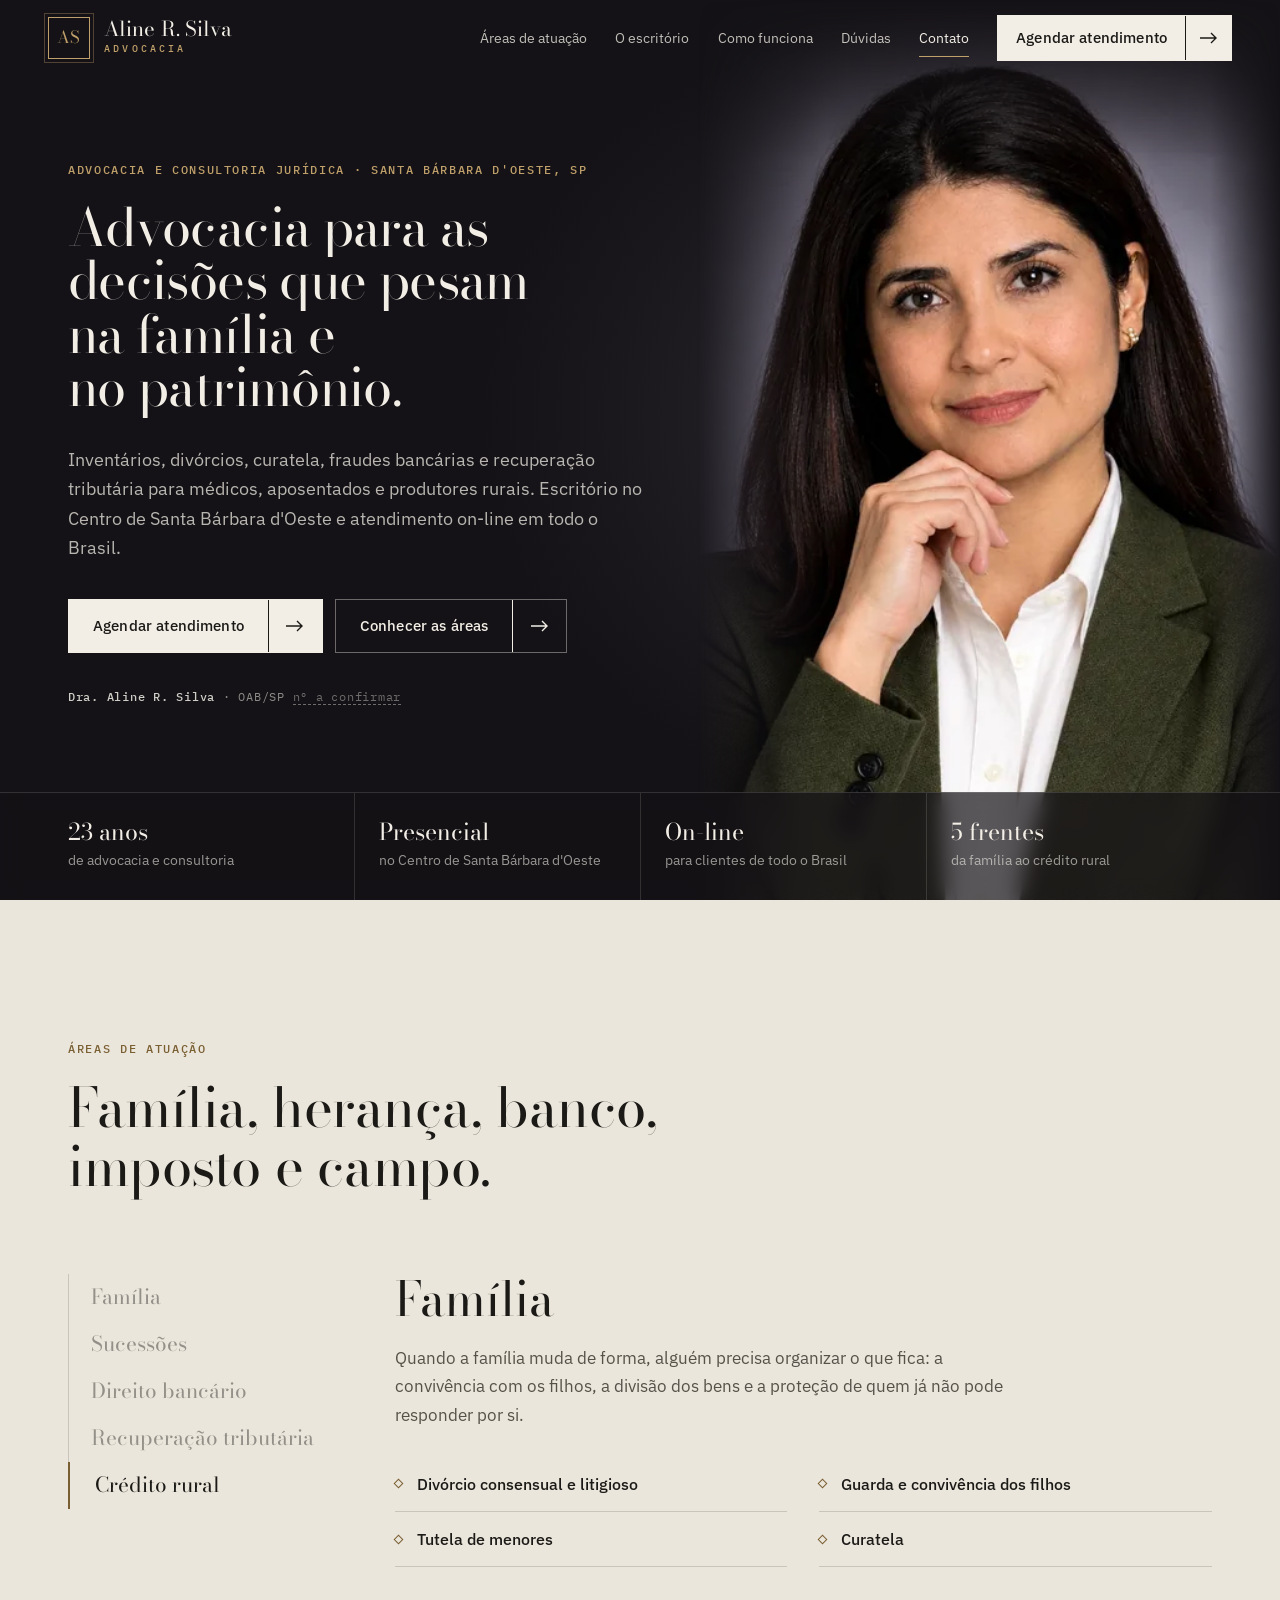
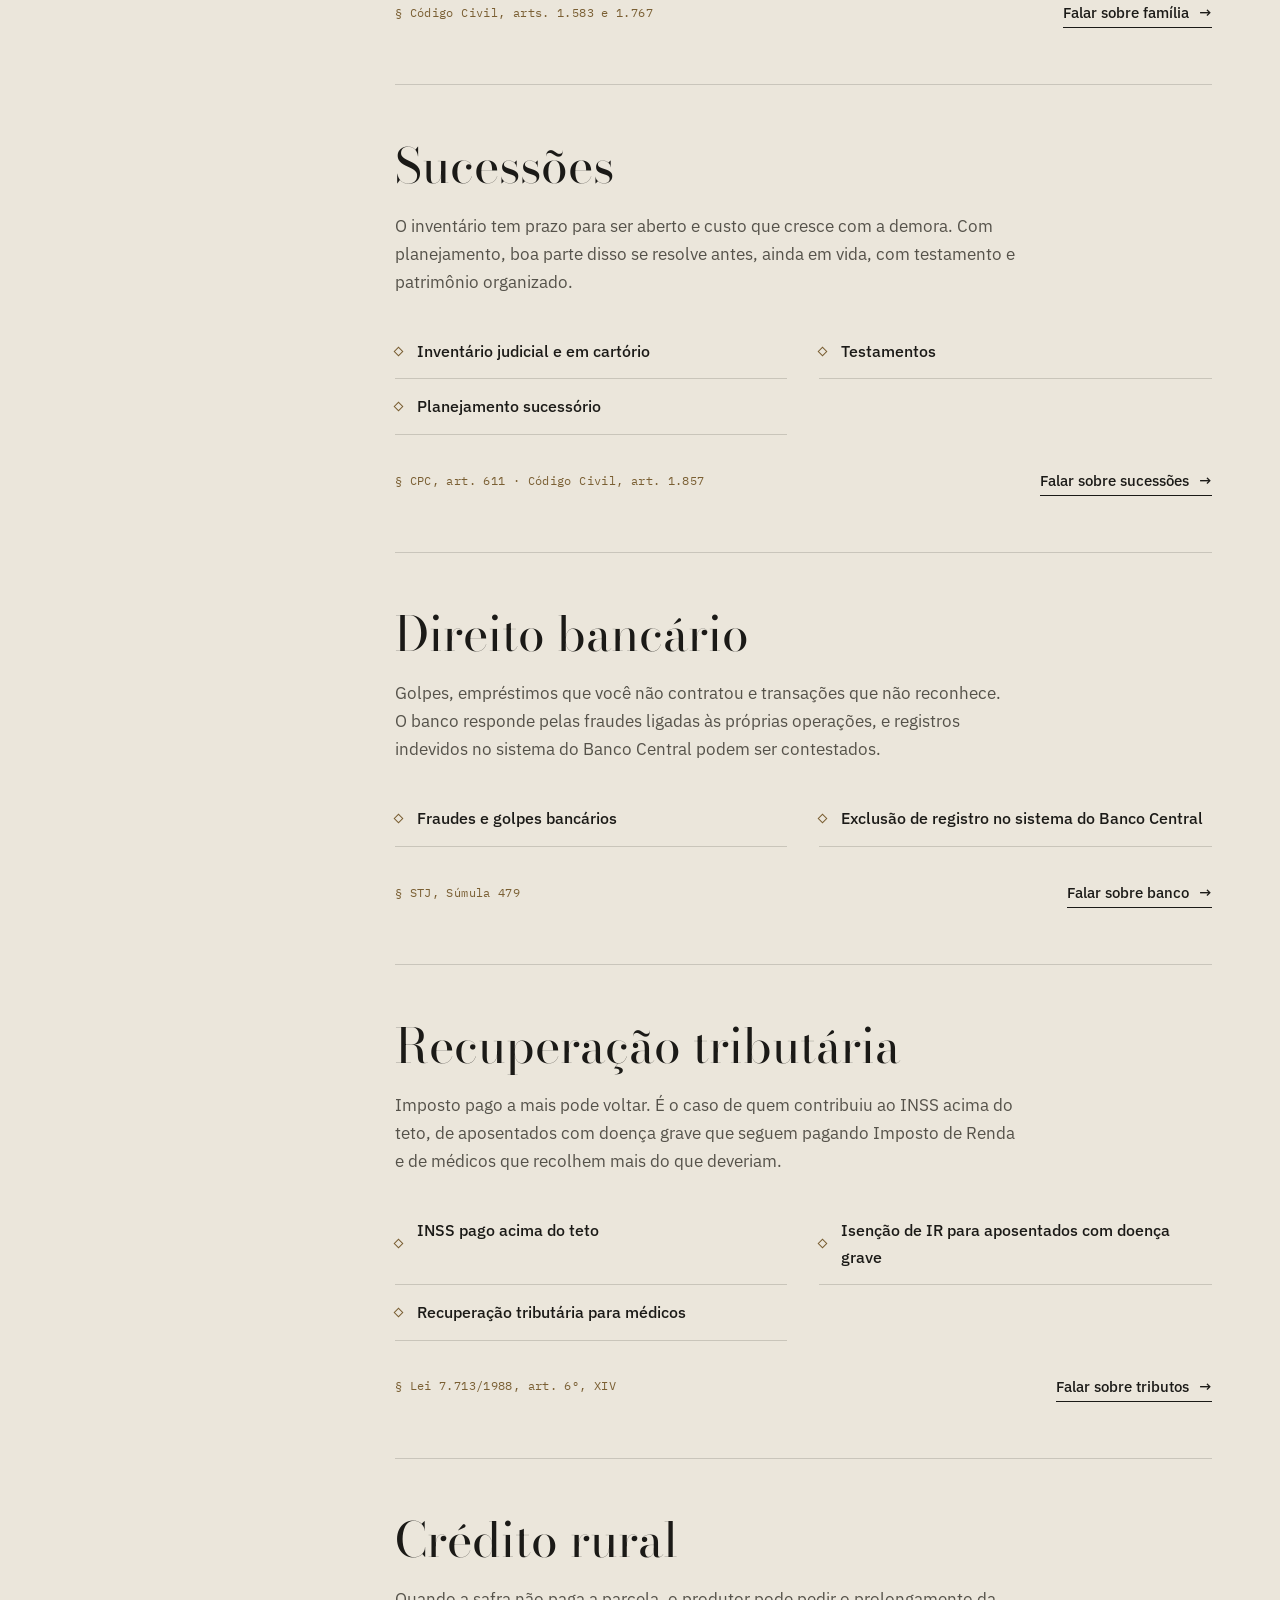
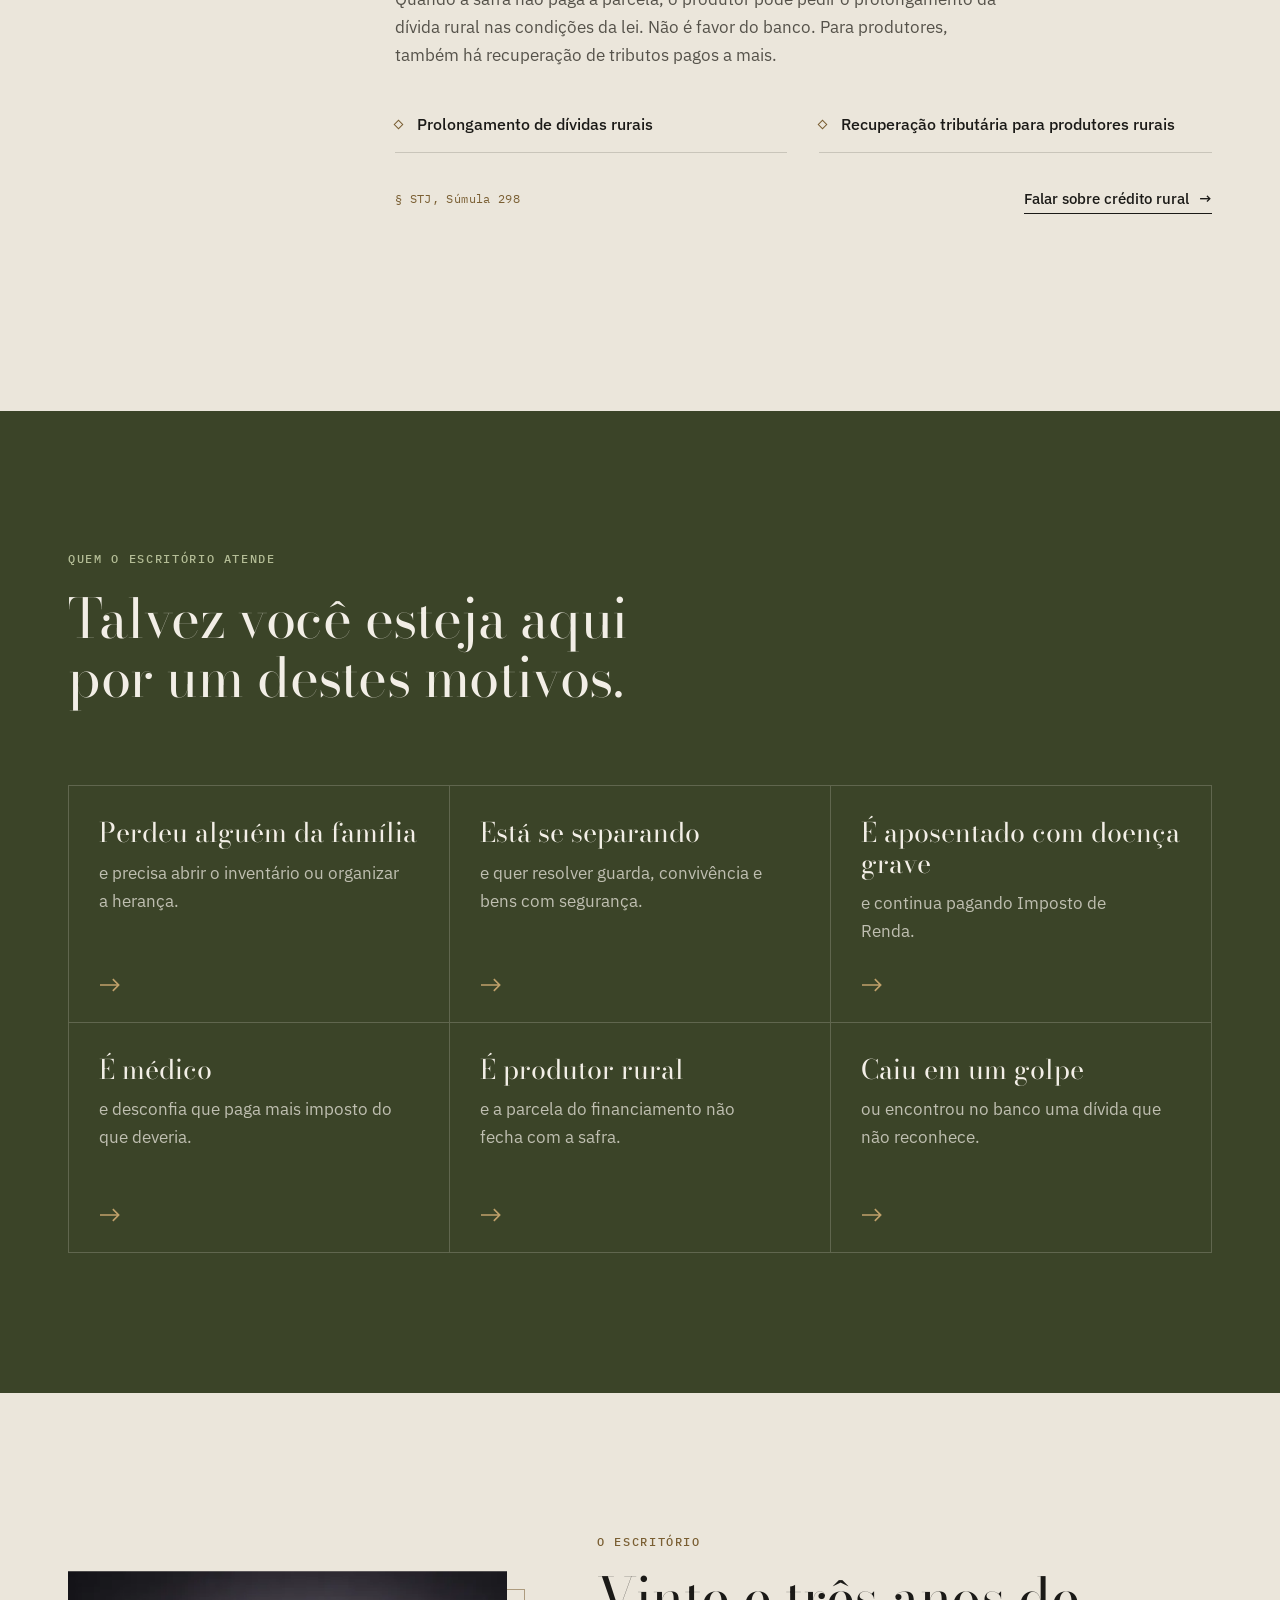
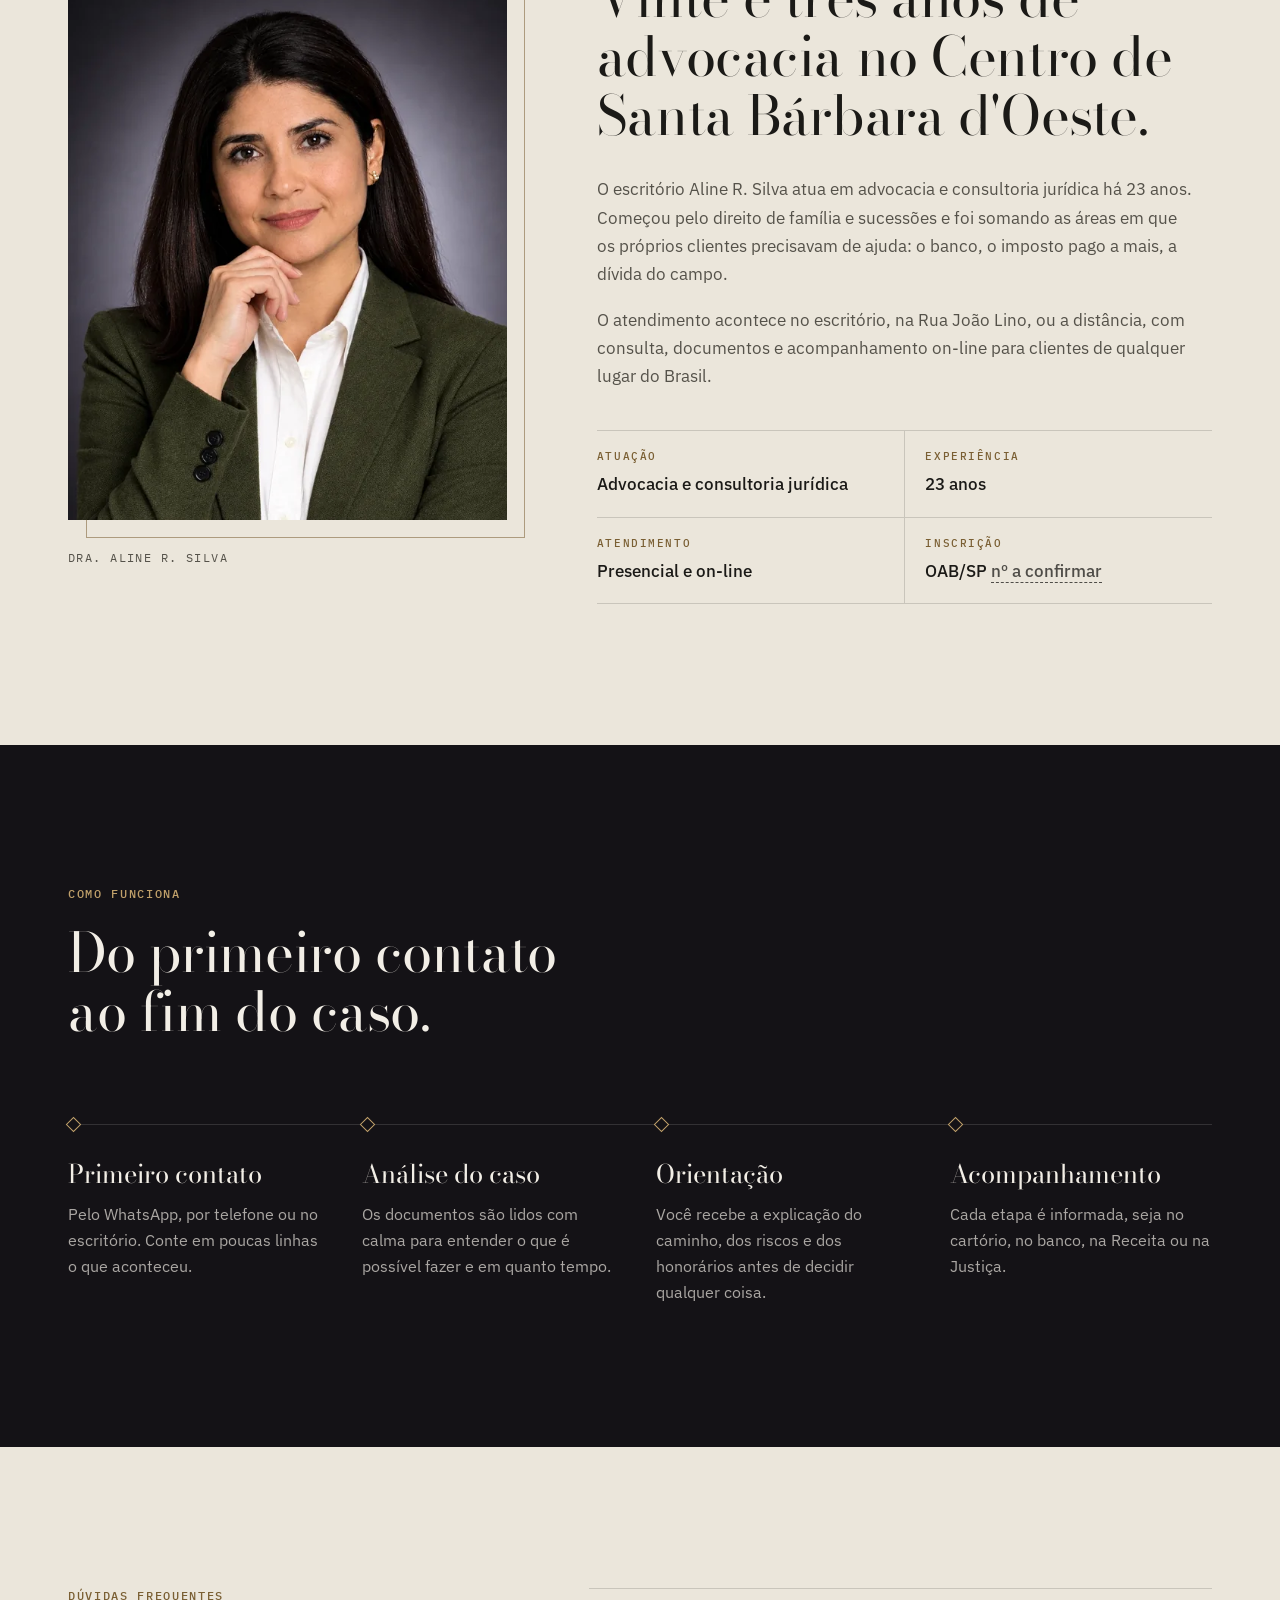
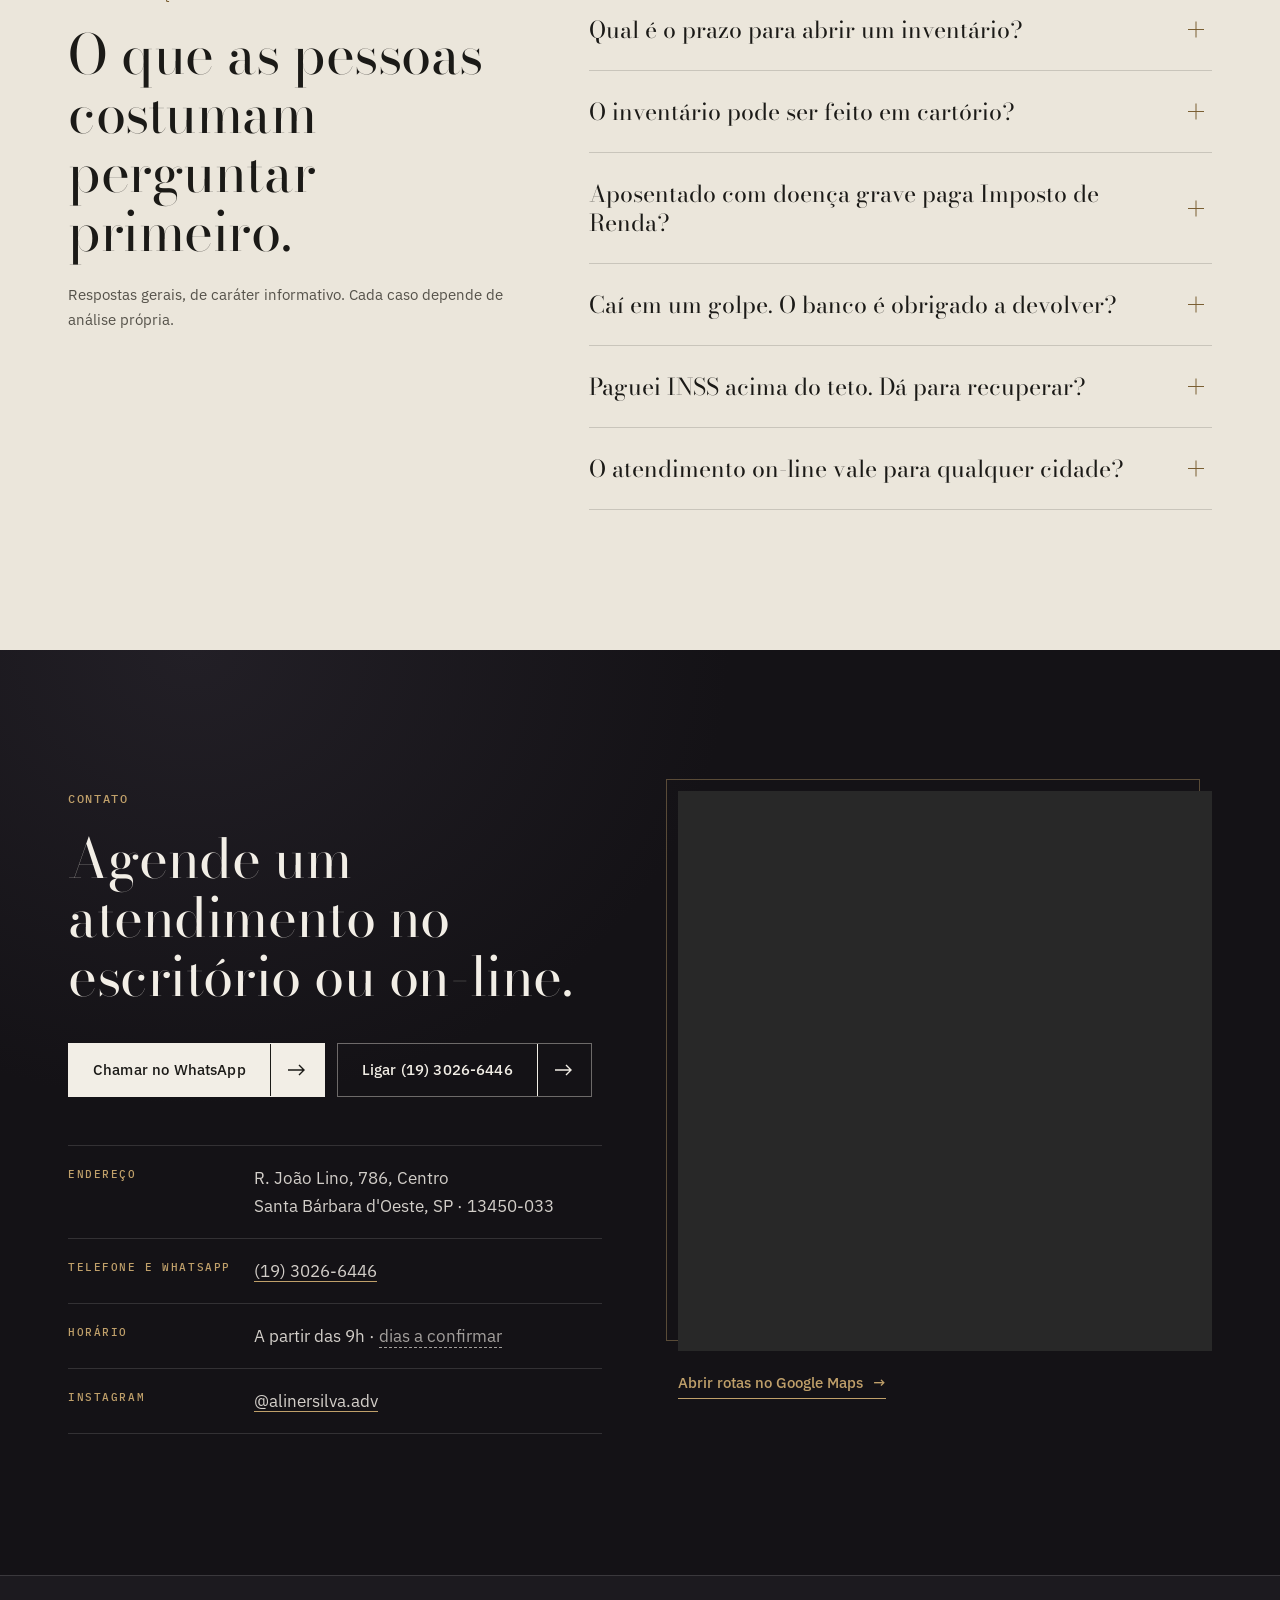
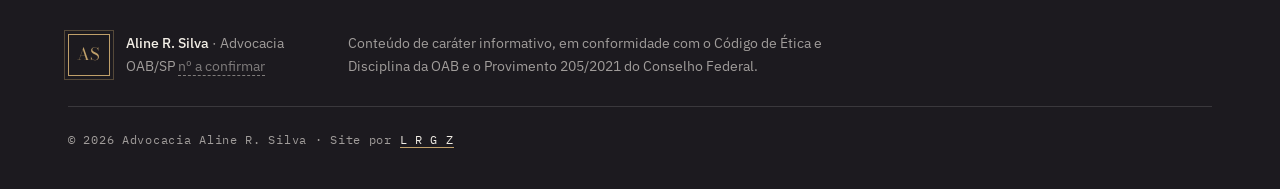
==== index.html @ 39bc1972 "Site da Advocacia Aline R. Silva: apresentação inicial Co-Authored-By: Claude Opus 5.5 <noreply@anth" ====
<!doctype html>
<html lang="pt-BR">
<head>
<meta charset="utf-8">
<meta name="viewport" content="width=device-width, initial-scale=1, viewport-fit=cover">
<title>Aline R. Silva · Advocacia em Santa Bárbara d'Oeste</title>
<meta name="description" content="Advocacia e consultoria jurídica há 23 anos: família, sucessões, direito bancário, recuperação tributária e crédito rural. Escritório em Santa Bárbara d'Oeste (SP) e atendimento on-line em todo o Brasil.">
<meta name="robots" content="noindex, nofollow">
<meta name="theme-color" content="#141216">
<meta property="og:type" content="website">
<meta property="og:locale" content="pt_BR">
<meta property="og:title" content="Aline R. Silva · Advocacia">
<meta property="og:description" content="Família, sucessões, direito bancário e tributário. Santa Bárbara d'Oeste (SP) e on-line em todo o Brasil.">
<meta property="og:image" content="https://azeugral.github.io/aline-silva/og-aline.jpg">
<meta property="og:image:width" content="1200">
<meta property="og:image:height" content="630">
<link rel="icon" href="favicon.ico" sizes="any">
<link rel="icon" href="favicon-32.png" type="image/png">
<link rel="apple-touch-icon" href="icone-180.png">
<link rel="preconnect" href="https://fonts.googleapis.com">
<link rel="preconnect" href="https://fonts.gstatic.com" crossorigin>
<link href="https://fonts.googleapis.com/css2?family=Bodoni+Moda:ital,opsz,wght@0,6..96,400..600;1,6..96,400..500&family=IBM+Plex+Mono:wght@400;500&family=IBM+Plex+Sans:wght@400;500;600&display=swap" rel="stylesheet">
<link rel="preload" as="image" href="assets/img/aline-720.webp" media="(max-width: 900px)">
<link rel="preload" as="image" href="assets/img/aline-1200.webp" media="(min-width: 901px)">
<link rel="stylesheet" href="assets/css/site.css?v=2">
<script type="application/ld+json">
{"@context":"https://schema.org","@type":"LegalService","name":"Advocacia Aline R Silva","telephone":"+55-19-3026-6446","address":{"@type":"PostalAddress","streetAddress":"R. João Lino, 786 - Centro","addressLocality":"Santa Bárbara d'Oeste","addressRegion":"SP","postalCode":"13450-033","addressCountry":"BR"},"areaServed":"BR","sameAs":["https://www.instagram.com/alinersilva.adv/"]}
</script>
</head>
<body>
<a class="pular" href="#conteudo">Pular para o conteúdo</a>

<header class="topo" data-topo>
  <div class="topo-in">
    <a class="marca" href="#inicio" aria-label="Aline R. Silva Advocacia, início">
      <span class="mono" aria-hidden="true">AS</span>
      <span class="marca-txt"><b>Aline R. Silva</b><small>Advocacia</small></span>
    </a>
    <nav class="menu" id="menu" aria-label="Principal">
      <a href="#areas">Áreas de atuação</a>
      <a href="#escritorio">O escritório</a>
      <a href="#como-funciona">Como funciona</a>
      <a href="#duvidas">Dúvidas</a>
      <a href="#contato">Contato</a>
      <a class="btn btn-claro menu-cta js-zap" href="#contato" data-msg="Olá, Dra. Aline. Vim pelo site e gostaria de agendar um atendimento."><span>Agendar atendimento</span><i aria-hidden="true"></i></a>
    </nav>
    <button class="menu-abrir" type="button" aria-expanded="false" aria-controls="menu"><span>Menu</span><i aria-hidden="true"></i></button>
  </div>
</header>

<main id="conteudo">

<!-- ABERTURA -->
<section class="abertura" id="inicio">
  <div class="abertura-foto" data-paralaxe>
    <picture>
      <source media="(max-width: 900px)" srcset="assets/img/aline-720.webp">
      <img src="assets/img/aline-1200.webp" width="1200" height="1206" alt="Dra. Aline R. Silva, advogada, de blazer verde-oliva e camisa branca" fetchpriority="high">
    </picture>
  </div>
  <div class="abertura-txt">
    <p class="sobre-linha" data-in="1">Advocacia e consultoria jurídica · Santa Bárbara d'Oeste, SP</p>
    <h1 class="titulo-xl">
      <span class="ln"><span data-in="2">Advocacia para as</span></span>
      <span class="ln"><span data-in="3">decisões que pesam</span></span>
      <span class="ln"><span data-in="4">na família e</span></span>
      <span class="ln"><span data-in="5">no patrimônio.</span></span>
    </h1>
    <p class="abertura-lead" data-in="6">Inventários, divórcios, curatela, fraudes bancárias e recuperação tributária para médicos, aposentados e produtores rurais. Escritório no Centro de Santa Bárbara d'Oeste e atendimento on-line em todo o Brasil.</p>
    <div class="acoes" data-in="7">
      <a class="btn btn-claro js-zap" href="#contato" data-msg="Olá, Dra. Aline. Vim pelo site e gostaria de agendar um atendimento."><span>Agendar atendimento</span><i aria-hidden="true"></i></a>
      <a class="btn btn-linha" href="#areas"><span>Conhecer as áreas</span><i aria-hidden="true"></i></a>
    </div>
    <p class="assina" data-in="8"><b>Dra. Aline R. Silva</b> · OAB/SP <span class="confirmar">nº a confirmar</span></p>
  </div>
  <ul class="fatos" aria-label="Em resumo">
    <li data-in="9"><b><span data-conta="23">23</span> anos</b><span>de advocacia e consultoria</span></li>
    <li data-in="10"><b>Presencial</b><span>no Centro de Santa Bárbara d'Oeste</span></li>
    <li data-in="11"><b>On-line</b><span>para clientes de todo o Brasil</span></li>
    <li data-in="12"><b>5 frentes</b><span>da família ao crédito rural</span></li>
  </ul>
</section>

<!-- ÁREAS -->
<section class="areas papel" id="areas" aria-labelledby="areas-t">
  <div class="cx">
    <header class="sec-cab" data-rv>
      <p class="sobre-linha">Áreas de atuação</p>
      <h2 class="titulo-l" id="areas-t">Família, herança, banco, imposto e campo.</h2>
    </header>

    <div class="areas-grade">
      <nav class="indice" aria-label="Áreas">
        <ol>
          <li><a href="#familia" data-alvo="familia">Família</a></li>
          <li><a href="#sucessoes" data-alvo="sucessoes">Sucessões</a></li>
          <li><a href="#bancario" data-alvo="bancario">Direito bancário</a></li>
          <li><a href="#tributario" data-alvo="tributario">Recuperação tributária</a></li>
          <li><a href="#rural" data-alvo="rural">Crédito rural</a></li>
        </ol>
        <span class="indice-marca" aria-hidden="true"></span>
      </nav>

      <div class="areas-lista">
        <article class="area" id="familia" data-area data-rv>
          <h3>Família</h3>
          <p>Quando a família muda de forma, alguém precisa organizar o que fica: a convivência com os filhos, a divisão dos bens e a proteção de quem já não pode responder por si.</p>
          <ul class="itens">
            <li>Divórcio consensual e litigioso</li>
            <li>Guarda e convivência dos filhos</li>
            <li>Tutela de menores</li>
            <li>Curatela</li>
          </ul>
          <div class="area-pe">
            <cite>Código Civil, arts. 1.583 e 1.767</cite>
            <a class="lnk js-zap" href="#contato" data-msg="Olá, Dra. Aline. Vim pelo site e gostaria de falar sobre um caso de direito de família.">Falar sobre família</a>
          </div>
        </article>

        <article class="area" id="sucessoes" data-area data-rv>
          <h3>Sucessões</h3>
          <p>O inventário tem prazo para ser aberto e custo que cresce com a demora. Com planejamento, boa parte disso se resolve antes, ainda em vida, com testamento e patrimônio organizado.</p>
          <ul class="itens">
            <li>Inventário judicial e em cartório</li>
            <li>Testamentos</li>
            <li>Planejamento sucessório</li>
          </ul>
          <div class="area-pe">
            <cite>CPC, art. 611 · Código Civil, art. 1.857</cite>
            <a class="lnk js-zap" href="#contato" data-msg="Olá, Dra. Aline. Vim pelo site e gostaria de falar sobre inventário ou planejamento sucessório.">Falar sobre sucessões</a>
          </div>
        </article>

        <article class="area" id="bancario" data-area data-rv>
          <h3>Direito bancário</h3>
          <p>Golpes, empréstimos que você não contratou e transações que não reconhece. O banco responde pelas fraudes ligadas às próprias operações, e registros indevidos no sistema do Banco Central podem ser contestados.</p>
          <ul class="itens">
            <li>Fraudes e golpes bancários</li>
            <li>Exclusão de registro no sistema do Banco Central</li>
          </ul>
          <div class="area-pe">
            <cite>STJ, Súmula 479</cite>
            <a class="lnk js-zap" href="#contato" data-msg="Olá, Dra. Aline. Vim pelo site e gostaria de falar sobre uma fraude ou problema com banco.">Falar sobre banco</a>
          </div>
        </article>

        <article class="area" id="tributario" data-area data-rv>
          <h3>Recuperação tributária</h3>
          <p>Imposto pago a mais pode voltar. É o caso de quem contribuiu ao INSS acima do teto, de aposentados com doença grave que seguem pagando Imposto de Renda e de médicos que recolhem mais do que deveriam.</p>
          <ul class="itens">
            <li>INSS pago acima do teto</li>
            <li>Isenção de IR para aposentados com doença grave</li>
            <li>Recuperação tributária para médicos</li>
          </ul>
          <div class="area-pe">
            <cite>Lei 7.713/1988, art. 6º, XIV</cite>
            <a class="lnk js-zap" href="#contato" data-msg="Olá, Dra. Aline. Vim pelo site e gostaria de falar sobre recuperação tributária.">Falar sobre tributos</a>
          </div>
        </article>

        <article class="area" id="rural" data-area data-rv>
          <h3>Crédito rural</h3>
          <p>Quando a safra não paga a parcela, o produtor pode pedir o prolongamento da dívida rural nas condições da lei. Não é favor do banco. Para produtores, também há recuperação de tributos pagos a mais.</p>
          <ul class="itens">
            <li>Prolongamento de dívidas rurais</li>
            <li>Recuperação tributária para produtores rurais</li>
          </ul>
          <div class="area-pe">
            <cite>STJ, Súmula 298</cite>
            <a class="lnk js-zap" href="#contato" data-msg="Olá, Dra. Aline. Vim pelo site e sou produtor rural. Gostaria de falar sobre minha dívida.">Falar sobre crédito rural</a>
          </div>
        </article>
      </div>
    </div>
  </div>
</section>

<!-- PARA QUEM -->
<section class="perfis oliva" aria-labelledby="perfis-t">
  <div class="cx">
    <header class="sec-cab" data-rv>
      <p class="sobre-linha">Quem o escritório atende</p>
      <h2 class="titulo-l" id="perfis-t">Talvez você esteja aqui por um destes motivos.</h2>
    </header>
    <div class="perfis-grade">
      <a class="perfil" href="#sucessoes" data-rv>
        <b>Perdeu alguém da família</b>
        <span>e precisa abrir o inventário ou organizar a herança.</span>
        <i aria-hidden="true"></i>
      </a>
      <a class="perfil" href="#familia" data-rv>
        <b>Está se separando</b>
        <span>e quer resolver guarda, convivência e bens com segurança.</span>
        <i aria-hidden="true"></i>
      </a>
      <a class="perfil" href="#tributario" data-rv>
        <b>É aposentado com doença grave</b>
        <span>e continua pagando Imposto de Renda.</span>
        <i aria-hidden="true"></i>
      </a>
      <a class="perfil" href="#tributario" data-rv>
        <b>É médico</b>
        <span>e desconfia que paga mais imposto do que deveria.</span>
        <i aria-hidden="true"></i>
      </a>
      <a class="perfil" href="#rural" data-rv>
        <b>É produtor rural</b>
        <span>e a parcela do financiamento não fecha com a safra.</span>
        <i aria-hidden="true"></i>
      </a>
      <a class="perfil" href="#bancario" data-rv>
        <b>Caiu em um golpe</b>
        <span>ou encontrou no banco uma dívida que não reconhece.</span>
        <i aria-hidden="true"></i>
      </a>
    </div>
  </div>
</section>

<!-- O ESCRITÓRIO -->
<section class="escritorio papel" id="escritorio" aria-labelledby="esc-t">
  <div class="cx esc-grade">
    <figure class="esc-foto" data-rv>
      <div class="moldura"><img src="assets/img/aline-720.webp" width="720" height="724" alt="Retrato da Dra. Aline R. Silva" loading="lazy" decoding="async"></div>
      <figcaption>Dra. Aline R. Silva</figcaption>
    </figure>
    <div class="esc-txt">
      <p class="sobre-linha" data-rv>O escritório</p>
      <h2 class="titulo-l" id="esc-t" data-rv>Vinte e três anos de advocacia no Centro de Santa Bárbara d'Oeste.</h2>
      <p data-rv>O escritório Aline R. Silva atua em advocacia e consultoria jurídica há 23 anos. Começou pelo direito de família e sucessões e foi somando as áreas em que os próprios clientes precisavam de ajuda: o banco, o imposto pago a mais, a dívida do campo.</p>
      <p data-rv>O atendimento acontece no escritório, na Rua João Lino, ou a distância, com consulta, documentos e acompanhamento on-line para clientes de qualquer lugar do Brasil.</p>
      <dl class="dados" data-rv>
        <div><dt>Atuação</dt><dd>Advocacia e consultoria jurídica</dd></div>
        <div><dt>Experiência</dt><dd>23 anos</dd></div>
        <div><dt>Atendimento</dt><dd>Presencial e on-line</dd></div>
        <div><dt>Inscrição</dt><dd>OAB/SP <span class="confirmar">nº a confirmar</span></dd></div>
      </dl>
    </div>
  </div>
</section>

<!-- COMO FUNCIONA -->
<section class="processo escuro" id="como-funciona" aria-labelledby="proc-t">
  <div class="cx">
    <header class="sec-cab" data-rv>
      <p class="sobre-linha">Como funciona</p>
      <h2 class="titulo-l" id="proc-t">Do primeiro contato ao fim do caso.</h2>
    </header>
    <ol class="etapas" data-etapas>
      <li data-rv>
        <h3>Primeiro contato</h3>
        <p>Pelo WhatsApp, por telefone ou no escritório. Conte em poucas linhas o que aconteceu.</p>
      </li>
      <li data-rv>
        <h3>Análise do caso</h3>
        <p>Os documentos são lidos com calma para entender o que é possível fazer e em quanto tempo.</p>
      </li>
      <li data-rv>
        <h3>Orientação</h3>
        <p>Você recebe a explicação do caminho, dos riscos e dos honorários antes de decidir qualquer coisa.</p>
      </li>
      <li data-rv>
        <h3>Acompanhamento</h3>
        <p>Cada etapa é informada, seja no cartório, no banco, na Receita ou na Justiça.</p>
      </li>
    </ol>
  </div>
</section>

<!-- DÚVIDAS -->
<section class="duvidas papel" id="duvidas" aria-labelledby="duv-t">
  <div class="cx duv-grade">
    <header class="sec-cab" data-rv>
      <p class="sobre-linha">Dúvidas frequentes</p>
      <h2 class="titulo-l" id="duv-t">O que as pessoas costumam perguntar primeiro.</h2>
      <p class="sec-nota">Respostas gerais, de caráter informativo. Cada caso depende de análise própria.</p>
    </header>
    <div class="faq" data-faq>
      <details data-rv>
        <summary>Qual é o prazo para abrir um inventário?</summary>
        <div class="faq-r"><div><p>O Código de Processo Civil prevê dois meses a partir do falecimento (art. 611). Em São Paulo, o atraso gera multa sobre o ITCMD, o imposto da herança, e ela aumenta com o tempo.</p></div></div>
      </details>
      <details data-rv>
        <summary>O inventário pode ser feito em cartório?</summary>
        <div class="faq-r"><div><p>Pode, quando os herdeiros estão de acordo e o caso cumpre os requisitos da lei. Costuma ser bem mais rápido que o judicial. Nos dois caminhos, a presença de advogado é obrigatória.</p></div></div>
      </details>
      <details data-rv>
        <summary>Aposentado com doença grave paga Imposto de Renda?</summary>
        <div class="faq-r"><div><p>A aposentadoria de quem tem uma das doenças previstas em lei, como cardiopatia grave, neoplasia maligna e Parkinson, é isenta (Lei 7.713/1988). Em muitos casos também é possível pedir de volta o que foi descontado nos últimos cinco anos.</p></div></div>
      </details>
      <details data-rv>
        <summary>Caí em um golpe. O banco é obrigado a devolver?</summary>
        <div class="faq-r"><div><p>Depende de como a fraude aconteceu. Pela Súmula 479 do STJ, o banco responde pelas fraudes ligadas às próprias operações. O caso precisa ser analisado com extratos, mensagens e registros em mãos.</p></div></div>
      </details>
      <details data-rv>
        <summary>Paguei INSS acima do teto. Dá para recuperar?</summary>
        <div class="faq-r"><div><p>Quem tem mais de uma fonte de renda e contribuiu sobre valores acima do teto pode pedir a restituição do excedente, dentro do prazo de cinco anos.</p></div></div>
      </details>
      <details data-rv>
        <summary>O atendimento on-line vale para qualquer cidade?</summary>
        <div class="faq-r"><div><p>Vale. A consulta, o envio de documentos e o acompanhamento podem ser feitos a distância, para clientes de todo o Brasil.</p></div></div>
      </details>
    </div>
  </div>
</section>

<!-- CONTATO -->
<section class="contato escuro" id="contato" aria-labelledby="cont-t">
  <div class="cx cont-grade">
    <div class="cont-txt">
      <p class="sobre-linha" data-rv>Contato</p>
      <h2 class="titulo-l" id="cont-t" data-rv>Agende um atendimento no escritório ou on-line.</h2>
      <div class="acoes" data-rv>
        <a class="btn btn-claro js-zap" href="https://wa.me/551930266446" data-msg="Olá, Dra. Aline. Vim pelo site e gostaria de agendar um atendimento."><span>Chamar no WhatsApp</span><i aria-hidden="true"></i></a>
        <a class="btn btn-linha" href="tel:+551930266446"><span>Ligar (19) 3026-6446</span><i aria-hidden="true"></i></a>
      </div>
      <dl class="cont-dados" data-rv>
        <div><dt>Endereço</dt><dd>R. João Lino, 786, Centro<br>Santa Bárbara d'Oeste, SP · 13450-033</dd></div>
        <div><dt>Telefone e WhatsApp</dt><dd><a href="tel:+551930266446">(19) 3026-6446</a></dd></div>
        <div><dt>Horário</dt><dd>A partir das 9h · <span class="confirmar">dias a confirmar</span></dd></div>
        <div><dt>Instagram</dt><dd><a href="https://www.instagram.com/alinersilva.adv/" target="_blank" rel="noopener">@alinersilva.adv</a></dd></div>
      </dl>
    </div>
    <div class="mapa" data-rv>
      <iframe title="Mapa: R. João Lino, 786, Santa Bárbara d'Oeste" loading="lazy" referrerpolicy="no-referrer-when-downgrade" src="https://www.google.com/maps?q=R.+Jo%C3%A3o+Lino,+786+-+Centro,+Santa+B%C3%A1rbara+d'Oeste+-+SP,+13450-033&output=embed"></iframe>
      <a class="lnk" href="https://www.google.com/maps/search/?api=1&query=R.+Jo%C3%A3o+Lino,+786,+Santa+B%C3%A1rbara+d'Oeste" target="_blank" rel="noopener">Abrir rotas no Google Maps</a>
    </div>
  </div>
</section>

</main>

<footer class="rodape">
  <div class="cx rod-grade">
    <div class="rod-marca">
      <span class="mono" aria-hidden="true">AS</span>
      <p><b>Aline R. Silva</b> · Advocacia<br>OAB/SP <span class="confirmar">nº a confirmar</span></p>
    </div>
    <p class="rod-aviso">Conteúdo de caráter informativo, em conformidade com o Código de Ética e Disciplina da OAB e o Provimento 205/2021 do Conselho Federal.</p>
    <p class="rod-fim">© <span data-ano>2026</span> Advocacia Aline R. Silva · Site por <a href="https://lrgz.com.br" target="_blank" rel="noopener">L R G Z</a></p>
  </div>
</footer>

<a class="zap-fixo js-zap" href="https://wa.me/551930266446" data-msg="Olá, Dra. Aline. Vim pelo site e gostaria de agendar um atendimento." aria-label="Falar com o escritório no WhatsApp">
  <svg viewBox="0 0 24 24" aria-hidden="true"><path d="M12 2.2a9.7 9.7 0 0 0-8.4 14.6L2.3 21.7l5-1.3A9.7 9.7 0 1 0 12 2.2Zm0 17.7c-1.5 0-2.9-.4-4.1-1.1l-.3-.2-3 .8.8-2.9-.2-.3A8 8 0 1 1 12 19.9Zm4.4-6c-.2-.1-1.4-.7-1.7-.8-.2-.1-.4-.1-.5.1l-.8 1c-.1.2-.3.2-.5.1a6.6 6.6 0 0 1-3.3-2.9c-.2-.4.2-.4.7-1.3.1-.2 0-.3 0-.4l-.8-1.8c-.2-.5-.4-.4-.5-.4h-.5a.9.9 0 0 0-.7.3 2.8 2.8 0 0 0-.9 2.1c0 1.2.9 2.4 1 2.6.1.2 1.8 2.7 4.3 3.8 1.6.7 2.2.7 3 .6.5-.1 1.4-.6 1.6-1.2.2-.6.2-1.1.1-1.2l-.5-.2Z"/></svg>
  <span>WhatsApp</span>
</a>

<script src="assets/js/site.js?v=2" defer></script>
</body>
</html>
---- assets/css/site.css ----
/* Aline R. Silva · Advocacia
   Paleta tirada do retrato: grafite do fundo de estúdio, oliva do blazer,
   latão dos brincos e marfim da camisa. */

:root {
  --grafite: #141216;
  --grafite-2: #1c1a1f;
  --grafite-3: #26232a;
  --marfim: #f2eee6;
  --papel: #ebe6db;
  --tinta: #1b1a17;
  --tinta-2: #55524a;
  --oliva: #3b4428;
  --oliva-2: #2e3520;
  --oliva-claro: #b4bd96;
  --latao: #c0a06a;
  --latao-esc: #7a5f33;
  --fio-claro: rgba(242, 238, 230, .14);
  --fio-escuro: rgba(27, 26, 23, .16);

  --serifa: "Bodoni Moda", "Didot", "Bodoni 72", Georgia, serif;
  --sans: "IBM Plex Sans", system-ui, -apple-system, "Segoe UI", sans-serif;
  --mono: "IBM Plex Mono", ui-monospace, "Cascadia Mono", monospace;

  --ease: cubic-bezier(.16, .84, .32, 1);
  --t: .35s;
  --topo-h: 76px;
  --gut: clamp(16px, 4vw, 48px);
  --larg: 1240px;
}

*, *::before, *::after { box-sizing: border-box; }
html { -webkit-text-size-adjust: 100%; scroll-behavior: smooth; scroll-padding-top: calc(var(--topo-h) + 12px); }
body {
  margin: 0;
  background: var(--grafite);
  color: var(--marfim);
  font: 400 1.0625rem/1.65 var(--sans);
  -webkit-font-smoothing: antialiased;
  text-rendering: optimizeLegibility;
  overflow-x: hidden;
}
img { display: block; max-width: 100%; height: auto; }
a { color: inherit; }
h1, h2, h3, p, ul, ol, dl, dd, figure { margin: 0; }
ul, ol { padding: 0; list-style: none; }
::selection { background: var(--latao); color: var(--tinta); }
:focus-visible { outline: 2px solid var(--latao); outline-offset: 3px; }

.pular { position: absolute; left: 12px; top: -60px; z-index: 100; background: var(--marfim); color: var(--tinta); padding: 10px 14px; text-decoration: none; transition: top var(--t) var(--ease); }
.pular:focus { top: 12px; }

.cx { width: 100%; max-width: var(--larg); margin: 0 auto; padding: 0 var(--gut); }

/* tipografia */
.titulo-xl, .titulo-l, .area h3, .perfil b, .indice a, .faq summary, .marca b, .mono, .etapas h3 {
  font-family: var(--serifa);
  font-optical-sizing: auto;
  font-weight: 400;
  font-variant-numeric: lining-nums;
}
.titulo-xl { font-size: clamp(2.6rem, 4.1vw, 4.1rem); line-height: 1.02; letter-spacing: -.012em; }
.titulo-l { font-size: clamp(2rem, 1.25rem + 2.7vw, 3.5rem); line-height: 1.08; letter-spacing: -.008em; text-wrap: balance; }
.sobre-linha {
  font: 500 .74rem/1.4 var(--mono);
  letter-spacing: .14em;
  text-transform: uppercase;
  color: var(--latao);
  margin-bottom: 22px;
}
.papel .sobre-linha { color: var(--latao-esc); }
.confirmar { border-bottom: 1px dashed currentColor; opacity: .75; }

/* fundos */
.papel { background: var(--papel); color: var(--tinta); }
.oliva { background: var(--oliva); color: var(--marfim); }
.escuro { background: var(--grafite); color: var(--marfim); }
section { position: relative; }
.areas, .perfis, .escritorio, .processo, .duvidas, .contato { padding: clamp(84px, 11vw, 150px) 0; }

.sec-cab { max-width: 760px; margin-bottom: clamp(44px, 6vw, 80px); }
.sec-nota { margin-top: 20px; color: var(--tinta-2); font-size: .95rem; }

/* ---------- botões: retos, rótulo + célula da seta ---------- */
.btn {
  position: relative;
  display: inline-flex;
  align-items: stretch;
  min-height: 54px;
  border: 1px solid currentColor;
  text-decoration: none;
  font: 500 .95rem/1 var(--sans);
  letter-spacing: .01em;
  isolation: isolate;
  overflow: hidden;
  transition: color var(--t) var(--ease), border-color var(--t) var(--ease), transform .2s var(--ease);
  -webkit-tap-highlight-color: transparent;
}
.btn::before {
  content: "";
  position: absolute; inset: 0;
  z-index: -1;
  transform: scaleX(0);
  transform-origin: left;
  transition: transform .5s var(--ease);
}
.btn span { display: flex; align-items: center; padding: 0 24px; white-space: nowrap; }
.btn i { position: relative; width: 54px; flex: none; border-left: 1px solid currentColor; }
.btn i::before {
  content: "";
  position: absolute; inset: 0;
  margin: auto;
  width: 18px; height: 12px;
  background: currentColor;
  -webkit-mask: url("data:image/svg+xml,%3Csvg xmlns='http://www.w3.org/2000/svg' viewBox='0 0 18 12'%3E%3Cpath d='M0 6h16M11 1l5 5-5 5' fill='none' stroke='%23000' stroke-width='1.4'/%3E%3C/svg%3E") center / contain no-repeat;
          mask: url("data:image/svg+xml,%3Csvg xmlns='http://www.w3.org/2000/svg' viewBox='0 0 18 12'%3E%3Cpath d='M0 6h16M11 1l5 5-5 5' fill='none' stroke='%23000' stroke-width='1.4'/%3E%3C/svg%3E") center / contain no-repeat;
  transition: transform .45s var(--ease);
}
.btn:hover::before, .btn:focus-visible::before { transform: scaleX(1); }
.btn:hover i::before, .btn:focus-visible i::before { transform: translateX(4px); }
.btn:active { transform: scale(.985); }

.btn-claro { background: var(--marfim); color: var(--tinta); border-color: var(--marfim); }
.btn-claro::before { background: var(--latao); }
.btn-claro:hover { border-color: var(--latao); }
.btn-linha { color: var(--marfim); border-color: rgba(242, 238, 230, .4); }
.btn-linha::before { background: var(--marfim); }
.btn-linha:hover, .btn-linha:focus-visible { color: var(--tinta); border-color: var(--marfim); }

.acoes { display: flex; flex-wrap: wrap; gap: 12px; }

.lnk {
  display: inline-flex; align-items: center; gap: 10px;
  font: 500 .92rem/1.3 var(--sans);
  text-decoration: none;
  padding: 6px 0;
  background: linear-gradient(currentColor, currentColor) left bottom / 100% 1px no-repeat;
  transition: background-size .45s var(--ease), color var(--t) var(--ease);
}
.lnk::after { content: "→"; transition: transform .45s var(--ease); }
.lnk:hover { background-size: 0 1px; background-position: right bottom; }
.lnk:hover::after { transform: translateX(4px); }

/* ---------- topo ---------- */
.topo {
  position: fixed; inset: 0 0 auto; z-index: 50;
  height: var(--topo-h);
  color: var(--marfim);
  transition: background-color .4s var(--ease), transform .5s var(--ease), border-color .4s var(--ease);
  border-bottom: 1px solid transparent;
}
.topo.solido { background: rgba(20, 18, 22, .88); -webkit-backdrop-filter: blur(14px) saturate(1.2); backdrop-filter: blur(14px) saturate(1.2); border-bottom-color: var(--fio-claro); }
.topo.escondido { transform: translateY(-100%); }
.topo-in { height: 100%; max-width: 1400px; margin: 0 auto; padding: 0 var(--gut); display: flex; align-items: center; justify-content: space-between; gap: 24px; }

.marca { display: flex; align-items: center; gap: 14px; text-decoration: none; }
.mono {
  display: grid; place-items: center;
  width: 42px; height: 42px;
  border: 1px solid var(--latao);
  outline: 1px solid rgba(192, 160, 106, .35);
  outline-offset: 3px;
  color: var(--latao);
  font-size: 1.05rem;
  letter-spacing: .04em;
  flex: none;
}
.marca-txt { display: flex; flex-direction: column; line-height: 1.1; }
.marca b { font-size: 1.28rem; letter-spacing: .005em; }
.marca small { font: 500 .62rem/1.6 var(--mono); letter-spacing: .32em; text-transform: uppercase; color: var(--latao); }

.menu { display: flex; align-items: center; gap: clamp(18px, 2.2vw, 34px); }
.menu > a:not(.btn) {
  font-size: .9rem;
  text-decoration: none;
  color: rgba(242, 238, 230, .78);
  padding: 8px 0;
  background: linear-gradient(var(--latao), var(--latao)) left bottom / 0 1px no-repeat;
  transition: color var(--t) var(--ease), background-size .45s var(--ease);
}
.menu > a:not(.btn):hover, .menu > a.ativo { color: var(--marfim); background-size: 100% 1px; }
.menu-cta { min-height: 46px; }
.menu-cta span { padding: 0 18px; }
.menu-cta i { width: 46px; }

.menu-abrir {
  display: none;
  align-items: center; gap: 12px;
  height: 44px; padding: 0 0 0 14px;
  background: none; border: 1px solid rgba(242, 238, 230, .35);
  color: var(--marfim);
  font: 500 .74rem/1 var(--mono); letter-spacing: .16em; text-transform: uppercase;
  cursor: pointer;
}
.menu-abrir i { position: relative; width: 44px; height: 100%; border-left: 1px solid rgba(242, 238, 230, .35); }
.menu-abrir i::before, .menu-abrir i::after {
  content: ""; position: absolute; left: 13px; right: 13px; height: 1px; background: currentColor;
  transition: transform .45s var(--ease), top .45s var(--ease);
}
.menu-abrir i::before { top: 17px; }
.menu-abrir i::after { top: 25px; }
.menu-abrir[aria-expanded="true"] i::before { top: 21px; transform: rotate(45deg); }
.menu-abrir[aria-expanded="true"] i::after { top: 21px; transform: rotate(-45deg); }

/* ---------- abertura ---------- */
.abertura {
  min-height: 100svh;
  display: grid;
  grid-template-columns: minmax(0, 1.2fr) minmax(0, 1fr);
  grid-template-rows: 1fr auto;
  background:
    radial-gradient(ellipse 55% 65% at 76% 46%, #2c2830 0%, rgba(20, 18, 22, 0) 70%),
    var(--grafite);
  overflow: hidden;
}
.abertura-txt {
  grid-column: 1; grid-row: 1;
  align-self: center;
  position: relative; z-index: 2;
  padding: calc(var(--topo-h) + 56px) var(--gut) 56px max(var(--gut), calc((100vw - var(--larg)) / 2 + var(--gut)));
  max-width: 860px;
}
.abertura .titulo-xl { margin-bottom: 30px; }
.ln { display: block; overflow: hidden; padding-bottom: .06em; margin-bottom: -.06em; }
.ln > span { display: inline-block; }
.abertura-lead { max-width: 54ch; color: rgba(242, 238, 230, .74); font-size: clamp(1rem, .95rem + .25vw, 1.12rem); margin-bottom: 36px; }
.assina { margin-top: 34px; font: 400 .78rem/1.5 var(--mono); letter-spacing: .06em; color: rgba(242, 238, 230, .55); }
.assina b { font-weight: 500; color: rgba(242, 238, 230, .85); }

.abertura-foto {
  grid-column: 2; grid-row: 1 / span 2;
  position: relative;
  align-self: end;
  height: 100%;
  min-height: 0;
}
.abertura-foto picture, .abertura-foto img { height: 100%; width: 100%; }
.abertura-foto img {
  object-fit: cover;
  object-position: 50% 18%;
  -webkit-mask: linear-gradient(to right, transparent 0, #000 22%, #000 88%, transparent 100%), linear-gradient(to bottom, transparent 0, #000 18%);
  -webkit-mask-composite: source-in;
          mask: linear-gradient(to right, transparent 0, #000 22%, #000 88%, transparent 100%), linear-gradient(to bottom, transparent 0, #000 18%);
          mask-composite: intersect;
}

.fatos {
  grid-column: 1 / -1; grid-row: 2;
  position: relative; z-index: 3;
  display: grid; grid-template-columns: repeat(4, minmax(0, 1fr));
  border-top: 1px solid var(--fio-claro);
  background: rgba(20, 18, 22, .7);
  -webkit-backdrop-filter: blur(10px);
  backdrop-filter: blur(10px);
  padding: 0 max(var(--gut), calc((100vw - var(--larg)) / 2 + var(--gut)));
}
.fatos li { padding: 26px 24px 28px 0; display: flex; flex-direction: column; gap: 4px; }
.fatos li + li { padding-left: 24px; border-left: 1px solid var(--fio-claro); }
.fatos b { font: 400 1.45rem/1.15 var(--serifa); font-variant-numeric: lining-nums; }
.fatos li > span { font-size: .86rem; color: rgba(242, 238, 230, .6); }

/* abertura animada */
[data-in] { opacity: 0; transform: translateY(18px); transition: opacity .9s var(--ease), transform .9s var(--ease); transition-delay: calc(var(--i, 0) * 75ms + 150ms); }
.ln > [data-in] { opacity: 1; transform: translateY(108%); transition: transform 1.1s var(--ease); transition-delay: calc(var(--i, 0) * 85ms + 120ms); }
.pronto [data-in] { opacity: 1; transform: none; }
.abertura-foto picture { display: block; clip-path: inset(100% 0 0 0); transition: clip-path 1.5s var(--ease) .1s; }
.abertura-foto img { transform: scale(1.08); transition: transform 2.2s var(--ease) .1s; }
.pronto .abertura-foto picture { clip-path: inset(0 0 0 0); }
.pronto .abertura-foto img { transform: none; }
.topo { opacity: 0; transition: opacity .8s var(--ease) .2s, background-color .4s var(--ease), transform .5s var(--ease), border-color .4s var(--ease); }
.pronto .topo { opacity: 1; }

/* revelar ao rolar */
.rv { opacity: 0; transform: translateY(26px); transition: opacity .9s var(--ease), transform .9s var(--ease); }
.rv.vis { opacity: 1; transform: none; }

/* ---------- áreas ---------- */
.areas-grade { display: grid; grid-template-columns: 250px minmax(0, 1fr); gap: clamp(32px, 6vw, 96px); }
.indice { position: sticky; top: calc(var(--topo-h) + 40px); align-self: start; }
.indice ol { border-left: 1px solid var(--fio-escuro); }
.indice a {
  display: block;
  padding: 11px 0 11px 22px;
  font-size: 1.3rem;
  line-height: 1.2;
  text-decoration: none;
  color: rgba(27, 26, 23, .42);
  transition: color var(--t) var(--ease), transform .45s var(--ease);
}
.indice a:hover { color: var(--tinta); }
.indice a.ativo { color: var(--tinta); transform: translateX(4px); }
.indice-marca {
  position: absolute; left: 0; top: 0;
  width: 2px; height: 0;
  background: var(--latao-esc);
  transition: transform .6s var(--ease), height .6s var(--ease);
}

.area { padding: clamp(36px, 5vw, 56px) 0; border-top: 1px solid var(--fio-escuro); }
.area:first-child { border-top: 0; padding-top: 0; }
.area h3 { font-size: clamp(2rem, 1.4rem + 2vw, 3rem); line-height: 1.05; margin-bottom: 20px; }
.area > p { max-width: 62ch; color: var(--tinta-2); margin-bottom: 28px; }
.itens { display: grid; grid-template-columns: repeat(2, minmax(0, 1fr)); column-gap: 32px; margin-bottom: 30px; }
.itens li {
  position: relative;
  padding: 14px 0 14px 22px;
  border-bottom: 1px solid var(--fio-escuro);
  font-weight: 500;
  font-size: 1rem;
}
.itens li::before { content: ""; position: absolute; left: 0; top: 50%; width: 7px; height: 7px; margin-top: -3.5px; border: 1px solid var(--latao-esc); transform: rotate(45deg); }
.area-pe { display: flex; flex-wrap: wrap; align-items: center; justify-content: space-between; gap: 14px 24px; }
cite { font: 400 .78rem/1.4 var(--mono); font-style: normal; letter-spacing: .03em; color: var(--latao-esc); }
cite::before { content: "§ "; }

/* ---------- perfis ---------- */
.perfis .sobre-linha { color: var(--oliva-claro); }
.perfis-grade { display: grid; grid-template-columns: repeat(3, minmax(0, 1fr)); border-top: 1px solid rgba(242, 238, 230, .2); border-left: 1px solid rgba(242, 238, 230, .2); }
.perfil {
  position: relative;
  display: flex; flex-direction: column; gap: 10px;
  min-height: 230px;
  padding: 32px 30px 76px;
  border-right: 1px solid rgba(242, 238, 230, .2);
  border-bottom: 1px solid rgba(242, 238, 230, .2);
  text-decoration: none;
  transition: background-color .5s var(--ease);
}
.perfil::before { content: ""; position: absolute; left: -1px; right: -1px; top: -1px; height: 2px; background: var(--latao); transform: scaleX(0); transform-origin: left; transition: transform .6s var(--ease); }
.perfil b { font-size: clamp(1.45rem, 1.2rem + .6vw, 1.75rem); line-height: 1.15; }
.perfil span { color: rgba(242, 238, 230, .72); max-width: 30ch; }
.perfil i { position: absolute; left: 30px; bottom: 30px; width: 22px; height: 14px; background: var(--latao);
  -webkit-mask: url("data:image/svg+xml,%3Csvg xmlns='http://www.w3.org/2000/svg' viewBox='0 0 18 12'%3E%3Cpath d='M0 6h16M11 1l5 5-5 5' fill='none' stroke='%23000' stroke-width='1.4'/%3E%3C/svg%3E") center / contain no-repeat;
          mask: url("data:image/svg+xml,%3Csvg xmlns='http://www.w3.org/2000/svg' viewBox='0 0 18 12'%3E%3Cpath d='M0 6h16M11 1l5 5-5 5' fill='none' stroke='%23000' stroke-width='1.4'/%3E%3C/svg%3E") center / contain no-repeat;
  transition: transform .5s var(--ease); }
.perfil:hover { background: var(--oliva-2); }
.perfil:hover::before { transform: scaleX(1); }
.perfil:hover i { transform: translateX(8px); }

/* ---------- escritório ---------- */
.esc-grade { display: grid; grid-template-columns: minmax(0, 5fr) minmax(0, 7fr); gap: clamp(40px, 7vw, 110px); align-items: center; }
.moldura { position: relative; }
.moldura::before { content: ""; position: absolute; inset: 18px -18px -18px 18px; border: 1px solid var(--latao-esc); opacity: .55; }
.esc-foto img { position: relative; width: 100%; aspect-ratio: 4 / 5; object-fit: cover; object-position: 50% 20%; }
.esc-foto figcaption { margin-top: 30px; font: 400 .74rem/1.4 var(--mono); letter-spacing: .12em; text-transform: uppercase; color: var(--tinta-2); }
.esc-foto.rv { opacity: 1; transform: none; }
.esc-foto.rv img { clip-path: inset(0 0 100% 0); transition: clip-path 1.4s var(--ease); }
.esc-foto.rv .moldura::before { opacity: 0; transform: translate(-10px, -10px); transition: opacity 1s var(--ease) .5s, transform 1.2s var(--ease) .5s; }
.esc-foto.vis img { clip-path: inset(0 0 0 0); }
.esc-foto.vis .moldura::before { opacity: .55; transform: none; }
.esc-txt .titulo-l { margin-bottom: 30px; }
.esc-txt > p { color: var(--tinta-2); max-width: 60ch; margin-bottom: 18px; }
.dados { display: grid; grid-template-columns: repeat(2, minmax(0, 1fr)); margin-top: 40px; border-top: 1px solid var(--fio-escuro); }
.dados > div { padding: 18px 0; border-bottom: 1px solid var(--fio-escuro); }
.dados > div:nth-child(odd) { padding-right: 20px; }
.dados > div:nth-child(even) { padding-left: 20px; border-left: 1px solid var(--fio-escuro); }
.dados dt, .cont-dados dt { font: 500 .7rem/1.4 var(--mono); letter-spacing: .14em; text-transform: uppercase; color: var(--latao-esc); margin-bottom: 6px; }
.dados dd { font-weight: 500; }

/* ---------- processo ---------- */
.etapas { display: grid; grid-template-columns: repeat(4, minmax(0, 1fr)); gap: 0 32px; }
.etapas li { position: relative; padding-top: 40px; }
.etapas li::before { content: ""; position: absolute; left: 0; right: -32px; top: 5px; height: 1px; background: var(--fio-claro); }
.etapas li:last-child::before { right: 0; }
.etapas li::after { content: ""; position: absolute; left: 0; top: 0; width: 11px; height: 11px; background: var(--grafite); border: 1px solid var(--latao); transform: rotate(45deg) scale(0); transition: transform .7s var(--ease) .25s, background-color .5s var(--ease); }
.etapas li.vis::after { transform: rotate(45deg) scale(1); }
.etapas li:hover::after { background: var(--latao); }
.etapas li.rv::before { transform: scaleX(0); transform-origin: left; transition: transform 1.2s var(--ease); }
.etapas li.vis::before { transform: scaleX(1); }
.etapas h3 { font-size: 1.6rem; line-height: 1.15; margin-bottom: 14px; }
.etapas p { color: rgba(242, 238, 230, .68); font-size: .98rem; }

/* ---------- dúvidas ---------- */
.duv-grade { display: grid; grid-template-columns: minmax(0, 5fr) minmax(0, 7fr); gap: clamp(40px, 6vw, 96px); align-items: start; }
.duv-grade .sec-cab { position: sticky; top: calc(var(--topo-h) + 40px); margin-bottom: 0; }
.faq { border-top: 1px solid var(--fio-escuro); }
.faq details { border-bottom: 1px solid var(--fio-escuro); }
.faq summary {
  position: relative;
  list-style: none;
  cursor: pointer;
  padding: 26px 56px 26px 0;
  font-size: clamp(1.2rem, 1.05rem + .5vw, 1.45rem);
  line-height: 1.25;
  transition: color var(--t) var(--ease);
}
.faq summary::-webkit-details-marker { display: none; }
.faq summary::before, .faq summary::after {
  content: ""; position: absolute; right: 8px; top: 50%;
  width: 16px; height: 1px; background: var(--latao-esc);
  transition: transform .5s var(--ease);
}
.faq summary::after { transform: rotate(90deg); }
.faq details.aberto summary::after { transform: rotate(0); }
.faq summary:hover { color: var(--latao-esc); }
.faq-r { display: grid; grid-template-rows: 0fr; transition: grid-template-rows .55s var(--ease); }
.faq-r > div { overflow: hidden; }
.faq-r p { padding: 0 56px 28px 0; color: var(--tinta-2); max-width: 64ch; opacity: 0; transform: translateY(-6px); transition: opacity .45s var(--ease), transform .45s var(--ease); }
.faq details.aberto .faq-r { grid-template-rows: 1fr; }
.faq details.aberto .faq-r p { opacity: 1; transform: none; transition-delay: .1s; }

/* ---------- contato ---------- */
.contato { background: radial-gradient(ellipse 60% 70% at 15% 0%, #221f26 0%, rgba(20, 18, 22, 0) 70%), var(--grafite); }
.cont-grade { display: grid; grid-template-columns: minmax(0, 1fr) minmax(0, 1fr); gap: clamp(40px, 6vw, 96px); align-items: start; }
.cont-txt .titulo-l { margin-bottom: 36px; }
.cont-dados { display: grid; gap: 0; margin-top: 48px; border-top: 1px solid var(--fio-claro); }
.cont-dados > div { display: grid; grid-template-columns: 170px minmax(0, 1fr); gap: 16px; padding: 18px 0; border-bottom: 1px solid var(--fio-claro); }
.cont-dados dt { color: var(--latao); margin: 3px 0 0; }
.cont-dados dd { color: rgba(242, 238, 230, .86); }
.cont-dados a { text-decoration: none; background: linear-gradient(var(--latao), var(--latao)) left bottom / 100% 1px no-repeat; transition: background-size .45s var(--ease); }
.cont-dados a:hover { background-size: 0 1px; background-position: right bottom; }
.mapa { position: relative; display: flex; flex-direction: column; gap: 16px; }
.mapa::before { content: ""; position: absolute; inset: -12px 12px auto -12px; height: calc(100% - 46px); border: 1px solid rgba(192, 160, 106, .4); pointer-events: none; }
.mapa iframe { position: relative; width: 100%; aspect-ratio: 4 / 4.2; border: 0; filter: grayscale(1) contrast(.92) brightness(.92); transition: filter .8s var(--ease); background: var(--grafite-3); }
.mapa:hover iframe { filter: none; }
.mapa .lnk { align-self: flex-start; color: var(--latao); }

/* ---------- rodapé ---------- */
.rodape { background: var(--grafite-2); border-top: 1px solid var(--fio-claro); padding: 56px 0 calc(40px + env(safe-area-inset-bottom)); color: rgba(242, 238, 230, .62); font-size: .88rem; }
.rod-grade { display: grid; grid-template-columns: auto minmax(0, 1fr); gap: 28px 64px; align-items: start; }
.rod-marca { display: flex; gap: 16px; align-items: center; }
.rod-marca b { color: var(--marfim); font-weight: 500; }
.rod-aviso { max-width: 60ch; }
.rod-fim { grid-column: 1 / -1; padding-top: 24px; border-top: 1px solid var(--fio-claro); font: 400 .74rem/1.5 var(--mono); letter-spacing: .06em; }
.rod-fim a { white-space: nowrap; color: var(--marfim); text-decoration: none; border-bottom: 1px solid var(--latao); }

/* botão fixo (celular) */
.zap-fixo {
  position: fixed; right: 16px; bottom: calc(16px + env(safe-area-inset-bottom)); z-index: 40;
  display: none; align-items: center; gap: 10px;
  height: 52px; padding: 0 18px;
  background: var(--marfim); color: var(--tinta);
  border: 1px solid var(--marfim);
  outline: 1px solid rgba(242, 238, 230, .35); outline-offset: 3px;
  font: 500 .74rem/1 var(--mono); letter-spacing: .14em; text-transform: uppercase; text-decoration: none;
  box-shadow: 0 12px 30px rgba(0, 0, 0, .35);
  transform: translateY(140%);
  transition: transform .6s var(--ease);
}
.zap-fixo svg { width: 20px; height: 20px; fill: currentColor; }
.zap-fixo.vis { transform: none; }
.zap-fixo:active { transform: scale(.97); }

/* ---------- responsivo ---------- */
@media (max-width: 1080px) {
  .menu-abrir { display: inline-flex; }
  .menu {
    position: fixed; inset: 0; z-index: -1;
    flex-direction: column; align-items: flex-start; justify-content: center; gap: 4px;
    padding: calc(var(--topo-h) + 24px) var(--gut) 40px;
    background: var(--grafite);
    clip-path: inset(0 0 100% 0);
    transition: clip-path .7s var(--ease);
    visibility: hidden;
  }
  .menu.aberto { clip-path: inset(0 0 0 0); visibility: visible; }
  .menu > a:not(.btn) {
    font: 400 clamp(1.9rem, 1.4rem + 2.6vw, 2.6rem)/1.25 var(--serifa);
    color: var(--marfim);
    opacity: 0; transform: translateY(16px);
    transition: opacity .6s var(--ease), transform .6s var(--ease);
  }
  .menu.aberto > a { opacity: 1; transform: none; }
  .menu.aberto > a:nth-child(2) { transition-delay: .05s; }
  .menu.aberto > a:nth-child(3) { transition-delay: .1s; }
  .menu.aberto > a:nth-child(4) { transition-delay: .15s; }
  .menu.aberto > a:nth-child(5) { transition-delay: .2s; }
  .menu.aberto > a:nth-child(6) { transition-delay: .25s; }
  .menu-cta { margin-top: 28px; opacity: 0; transition: opacity .6s var(--ease) .3s; }
  .topo.menu-aberto { background: transparent; border-bottom-color: transparent; -webkit-backdrop-filter: none; backdrop-filter: none; }
}

@media (max-width: 900px) {
  :root { --topo-h: 64px; }
  .marca b { font-size: 1.12rem; }
  .mono { width: 36px; height: 36px; font-size: .92rem; }

  .abertura { display: block; min-height: 0; background: var(--grafite); }
  .titulo-xl { font-size: clamp(2rem, .9rem + 5.2vw, 3.3rem); }
  .abertura-foto { height: min(68svh, 118vw); margin-top: var(--topo-h); }
  .abertura-foto img {
    object-position: 50% 12%;
    -webkit-mask: linear-gradient(to bottom, #000 62%, transparent 100%);
            mask: linear-gradient(to bottom, #000 62%, transparent 100%);
  }
  .abertura-txt { padding: 0 var(--gut) 48px; margin-top: -14vw; }
  .acoes .btn { flex: 1 1 100%; justify-content: space-between; }
  .fatos { grid-template-columns: repeat(2, minmax(0, 1fr)); padding: 0 var(--gut); background: var(--grafite-2); }
  .fatos li, .fatos li + li { padding: 20px 14px 22px 0; border-left: 0; }
  .fatos li:nth-child(even) { padding-left: 16px; border-left: 1px solid var(--fio-claro); }
  .fatos li:nth-child(n+3) { border-top: 1px solid var(--fio-claro); }
  .fatos b { font-size: 1.25rem; }

  .areas-grade { display: block; }
  .indice {
    top: var(--topo-h);
    z-index: 5;
    margin: 0 calc(var(--gut) * -1) 36px;
    padding: 0 var(--gut);
    background: rgba(235, 230, 219, .94);
    -webkit-backdrop-filter: blur(10px); backdrop-filter: blur(10px);
    border-bottom: 1px solid var(--fio-escuro);
    overflow-x: auto; scrollbar-width: none;
  }
  .indice::-webkit-scrollbar { display: none; }
  .indice ol { display: flex; border-left: 0; gap: 22px; width: max-content; }
  .indice a { padding: 14px 0; font-size: 1.05rem; white-space: nowrap; }
  .indice a.ativo { transform: none; }
  .indice-marca { top: auto; bottom: -1px; height: 2px !important; width: 0; transition: transform .6s var(--ease), width .6s var(--ease); }
  .itens { grid-template-columns: 1fr; }

  .perfis-grade { grid-template-columns: 1fr 1fr; }
  .perfil { min-height: 0; padding: 26px 20px 64px; }
  .perfil i { left: 20px; bottom: 24px; }

  .esc-grade, .duv-grade, .cont-grade { grid-template-columns: 1fr; }
  .esc-foto { max-width: 440px; margin-right: 18px; }
  .duv-grade .sec-cab { position: static; margin-bottom: 8px; }

  .etapas { grid-template-columns: 1fr; gap: 0; padding-left: 4px; }
  .etapas li { padding: 0 0 40px 40px; }
  .etapas li:last-child { padding-bottom: 0; }
  .etapas li::before { left: 5px; right: auto; top: 6px; bottom: 0; width: 1px; height: auto; }
  .etapas li:last-child::before { display: none; }
  .etapas li.rv::before { transform: scaleY(0); transform-origin: top; }
  .etapas li.vis::before { transform: scaleY(1); }
  .etapas li::after { top: 0; }

  .cont-dados > div { grid-template-columns: 1fr; gap: 2px; }
  .mapa::before { inset: -10px 10px auto -10px; }
  .rod-grade { grid-template-columns: 1fr; }
  .zap-fixo { display: inline-flex; }
}

@media (max-width: 560px) {
  .perfis-grade { grid-template-columns: 1fr; }
  .perfil { padding: 24px 20px 24px 20px; padding-right: 64px; }
  .perfil i { left: auto; right: 22px; bottom: auto; top: 30px; }
  .faq summary { padding-right: 40px; }
  .faq-r p { padding-right: 0; }
  .dados { grid-template-columns: 1fr; }
  .dados > div:nth-child(n) { padding: 16px 0; border-left: 0; }
}

@media (max-width: 380px) {
  .marca small { letter-spacing: .24em; }
  .btn span { padding: 0 16px; }
}

@media (max-height: 520px) and (orientation: landscape) and (max-width: 900px) {
  .abertura-foto { height: 86svh; }
  .abertura-txt { margin-top: -10vh; }
}

@media (prefers-reduced-motion: reduce) {
  html { scroll-behavior: auto; }
  *, *::before, *::after { transition-duration: .01ms !important; transition-delay: 0s !important; animation: none !important; }
  [data-in], .ln > [data-in], .rv { opacity: 1 !important; transform: none !important; }
  .abertura-foto picture, .esc-foto.rv img { clip-path: none !important; }
}
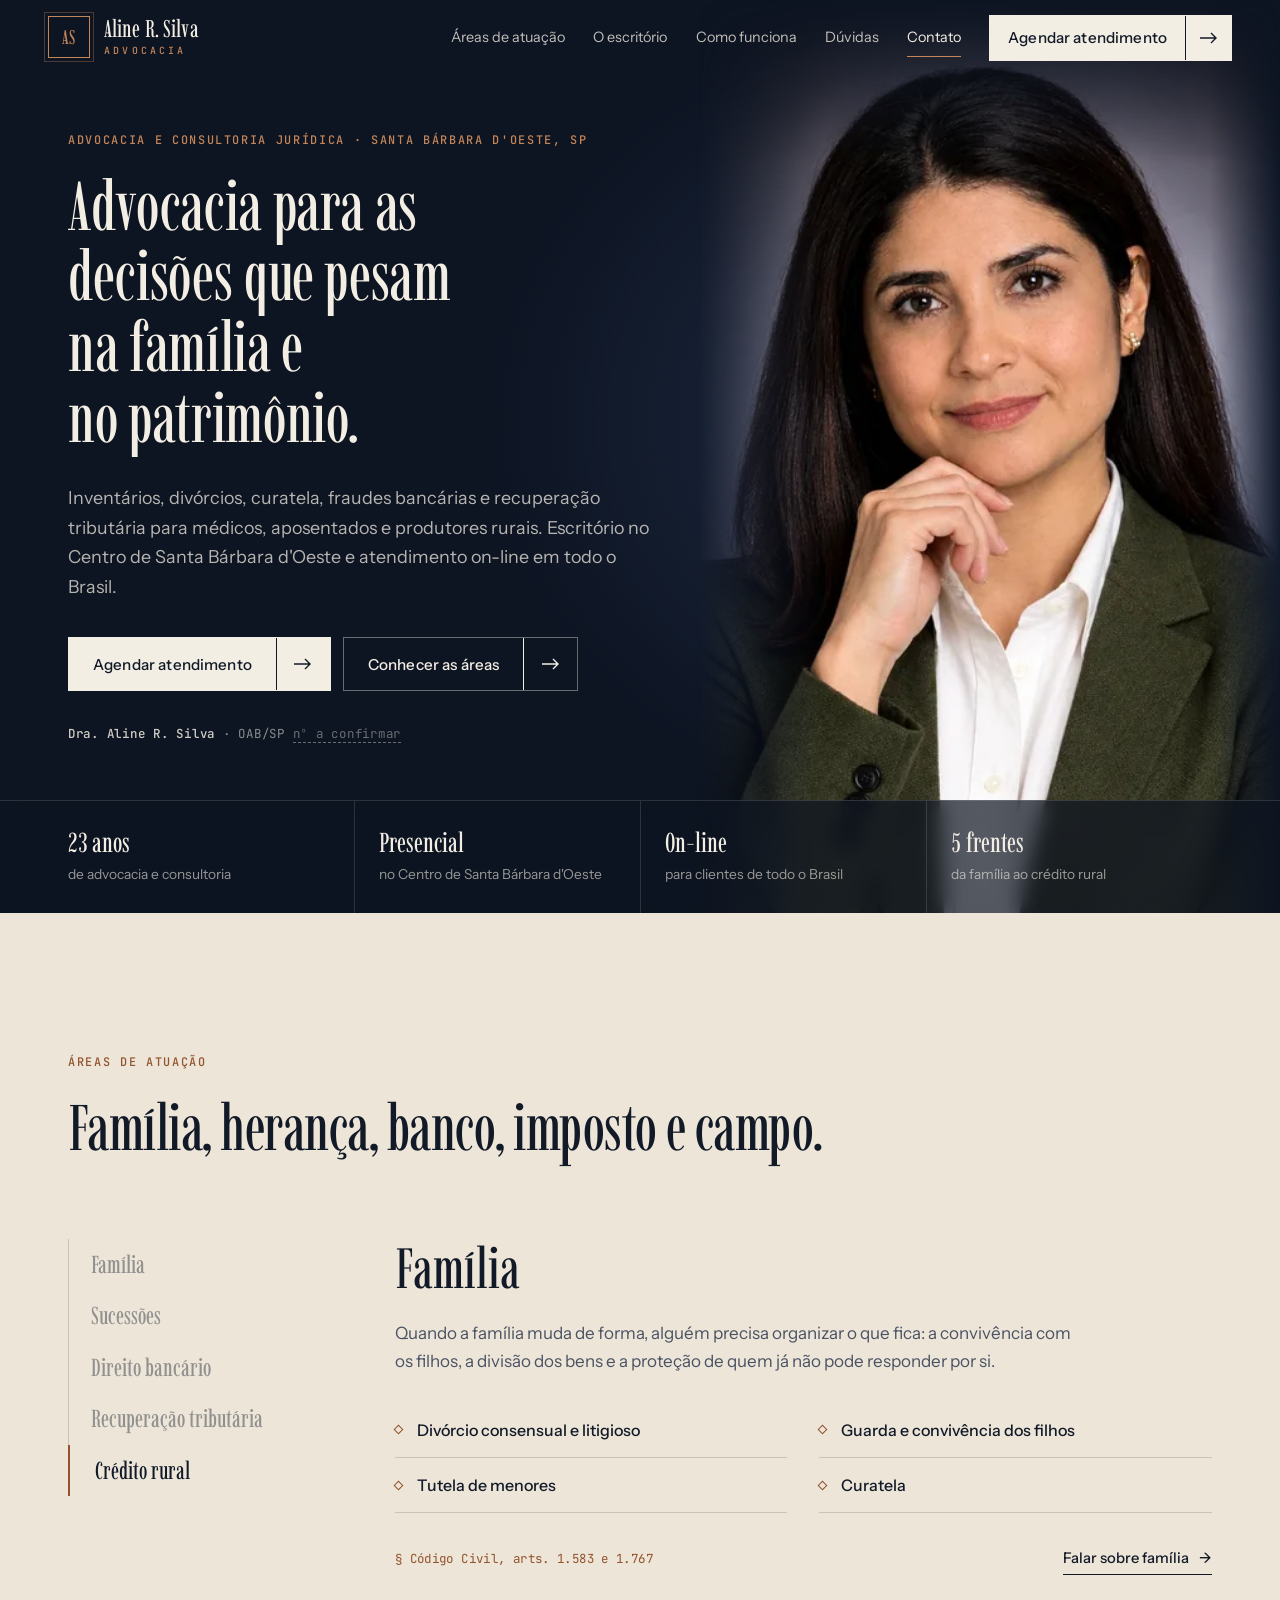
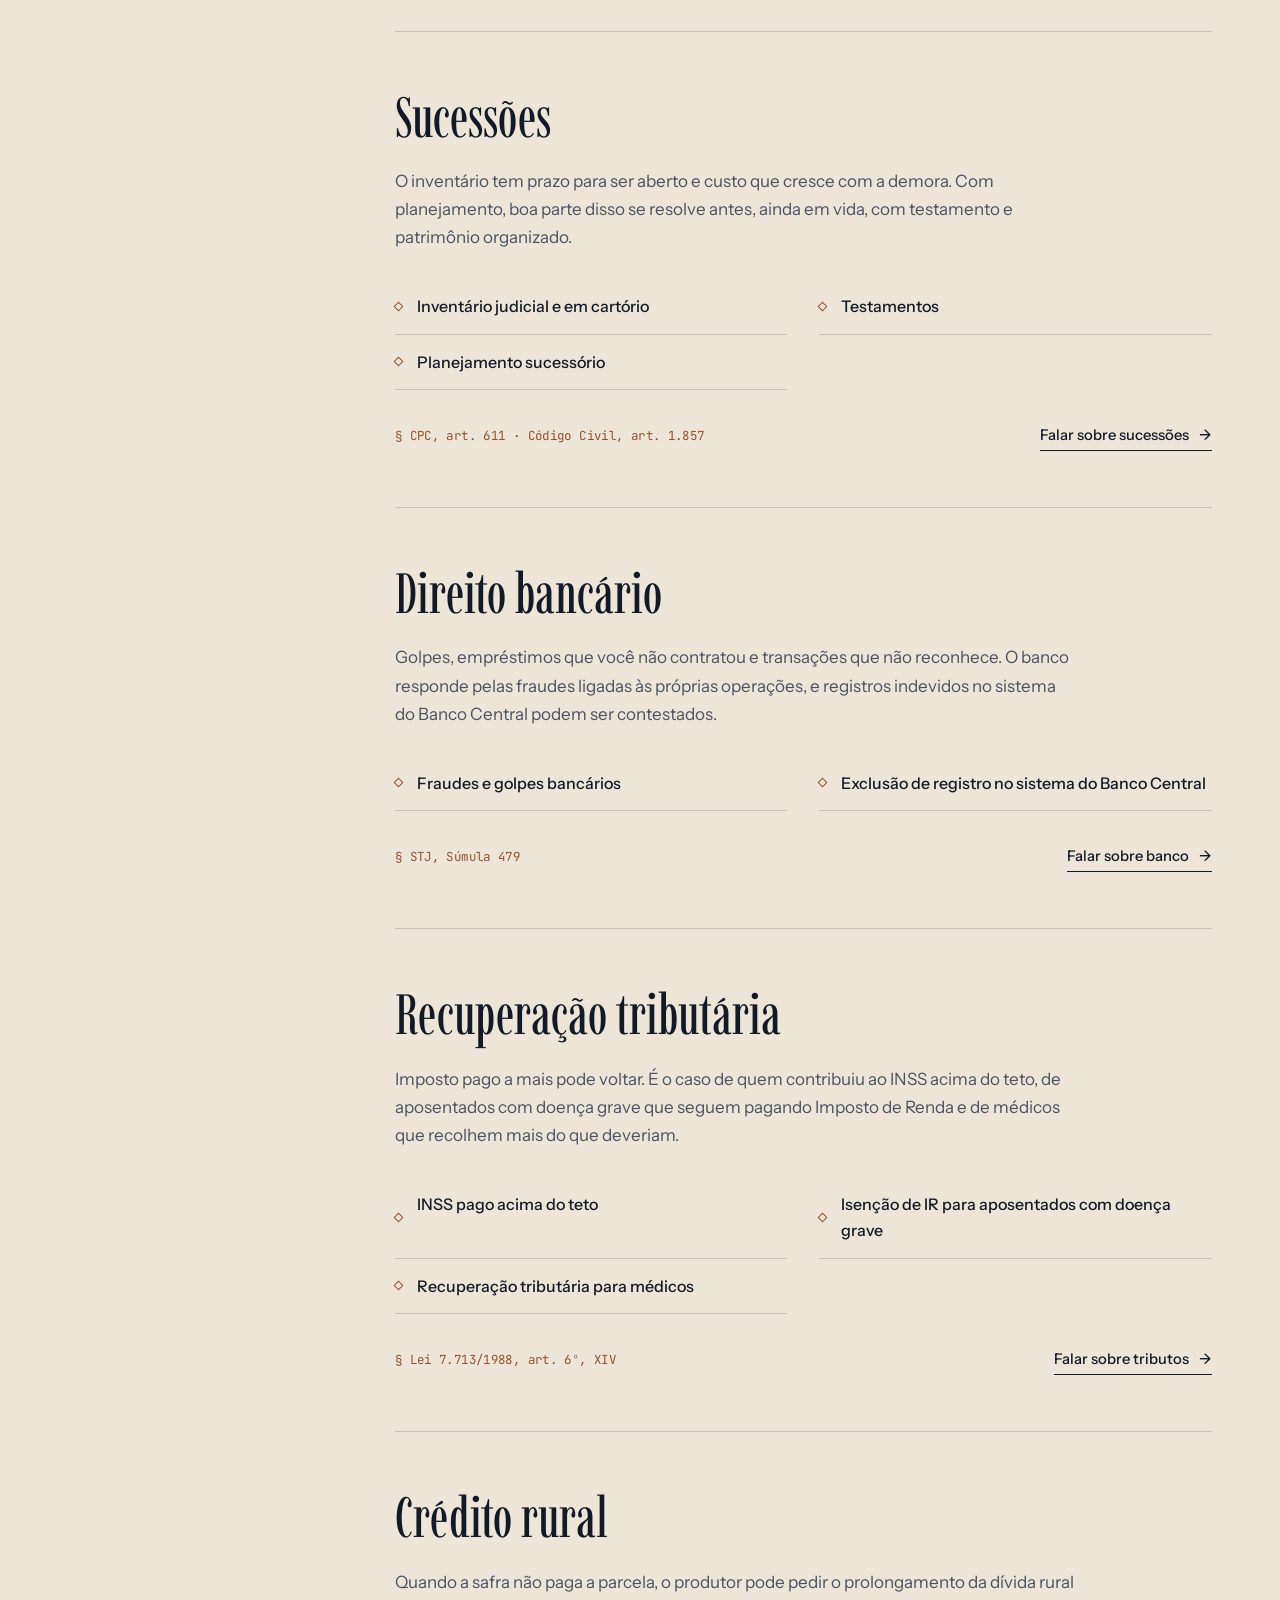
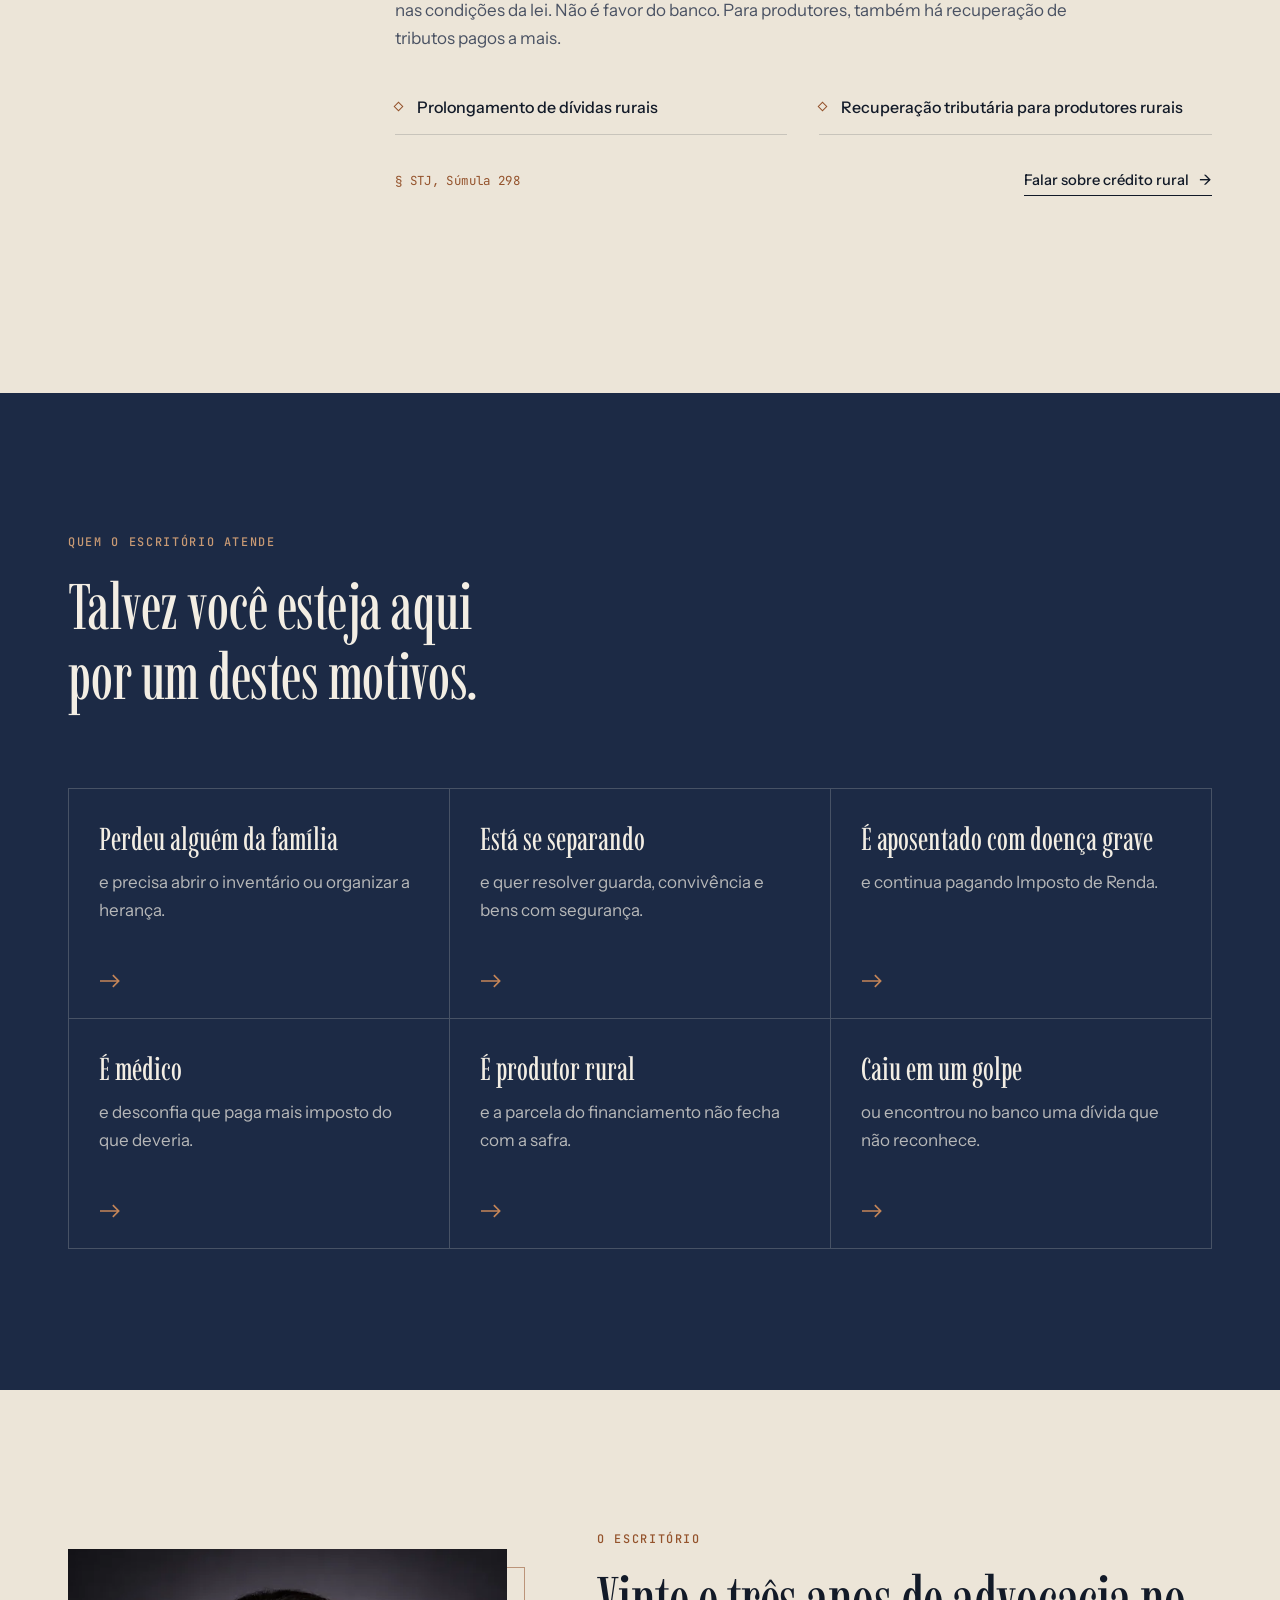
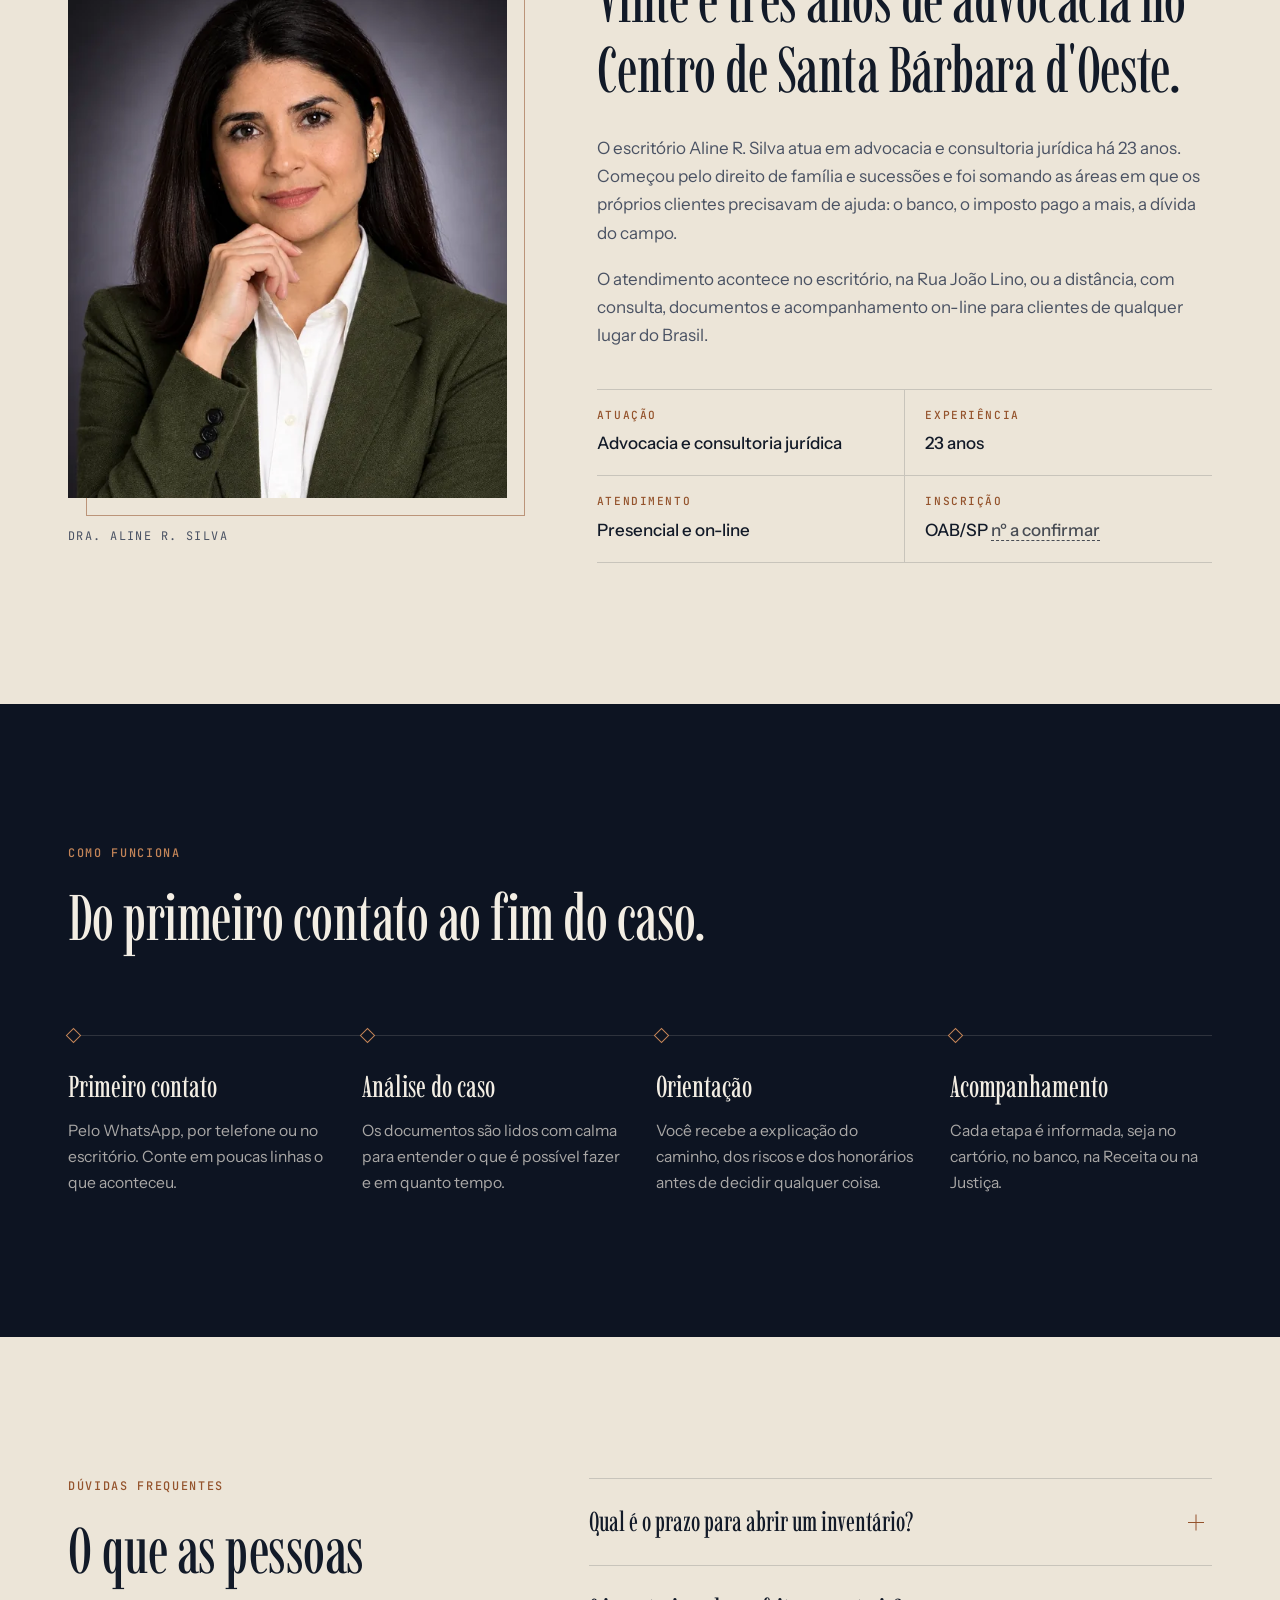
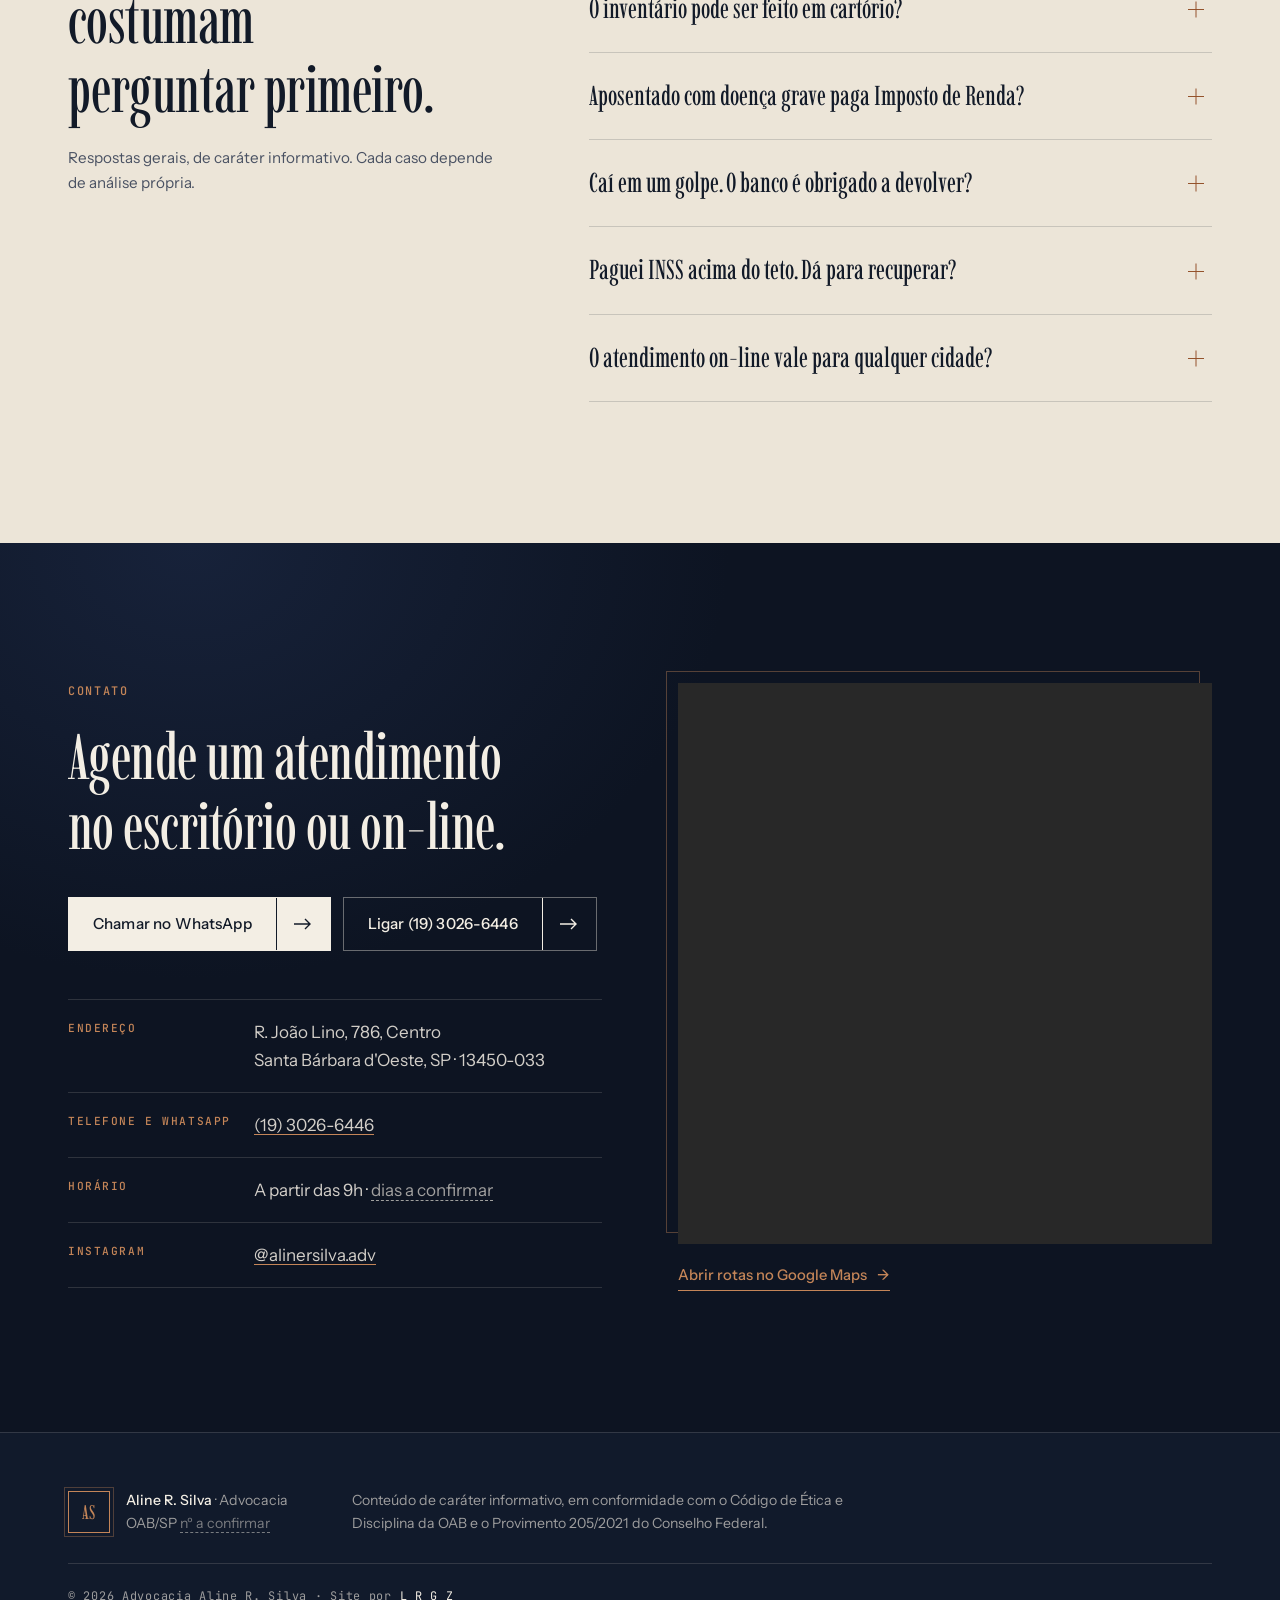
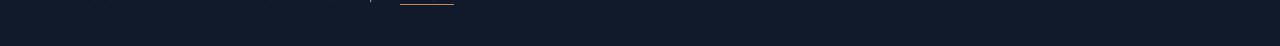
==== commit bfc27311: "v2: paleta Tinta & Cobre e fonte Imbue; v1 mantida em ?tema=v1 Co-Authored-By: Claude Opus 5.5 <nore" ====
--- a/index.html
+++ b/index.html
@@ -6,7 +6,7 @@
 <title>Aline R. Silva · Advocacia em Santa Bárbara d'Oeste</title>
 <meta name="description" content="Advocacia e consultoria jurídica há 23 anos: família, sucessões, direito bancário, recuperação tributária e crédito rural. Escritório em Santa Bárbara d'Oeste (SP) e atendimento on-line em todo o Brasil.">
 <meta name="robots" content="noindex, nofollow">
-<meta name="theme-color" content="#141216">
+<meta name="theme-color" content="#0d1422">
 <meta property="og:type" content="website">
 <meta property="og:locale" content="pt_BR">
 <meta property="og:title" content="Aline R. Silva · Advocacia">
@@ -19,10 +19,11 @@
 <link rel="apple-touch-icon" href="icone-180.png">
 <link rel="preconnect" href="https://fonts.googleapis.com">
 <link rel="preconnect" href="https://fonts.gstatic.com" crossorigin>
-<link href="https://fonts.googleapis.com/css2?family=Bodoni+Moda:ital,opsz,wght@0,6..96,400..600;1,6..96,400..500&family=IBM+Plex+Mono:wght@400;500&family=IBM+Plex+Sans:wght@400;500;600&display=swap" rel="stylesheet">
+<script>if(/[?&]tema=v1(&|$)/.test(location.search)){document.documentElement.dataset.tema="v1";document.write('<link href="https://fonts.googleapis.com/css2?family=Bodoni+Moda:ital,opsz,wght@0,6..96,400..600;1,6..96,400..500&amp;family=IBM+Plex+Mono:wght@400;500&amp;family=IBM+Plex+Sans:wght@400;500;600&amp;display=swap" rel="stylesheet">');}</script>
+<link href="https://fonts.googleapis.com/css2?family=Imbue:opsz,wght@10..100,300..600&family=Instrument+Sans:wght@400;500;600&family=JetBrains+Mono:wght@400;500&display=swap" rel="stylesheet">
 <link rel="preload" as="image" href="assets/img/aline-720.webp" media="(max-width: 900px)">
 <link rel="preload" as="image" href="assets/img/aline-1200.webp" media="(min-width: 901px)">
-<link rel="stylesheet" href="assets/css/site.css?v=2">
+<link rel="stylesheet" href="assets/css/site.css?v=5">
 <script type="application/ld+json">
 {"@context":"https://schema.org","@type":"LegalService","name":"Advocacia Aline R Silva","telephone":"+55-19-3026-6446","address":{"@type":"PostalAddress","streetAddress":"R. João Lino, 786 - Centro","addressLocality":"Santa Bárbara d'Oeste","addressRegion":"SP","postalCode":"13450-033","addressCountry":"BR"},"areaServed":"BR","sameAs":["https://www.instagram.com/alinersilva.adv/"]}
 </script>
@@ -346,6 +347,6 @@
   <span>WhatsApp</span>
 </a>
 
-<script src="assets/js/site.js?v=2" defer></script>
+<script src="assets/js/site.js?v=5" defer></script>
 </body>
 </html>
--- a/assets/css/site.css
+++ b/assets/css/site.css
@@ -3,30 +3,57 @@
    latão dos brincos e marfim da camisa. */
 
 :root {
-  --grafite: #141216;
-  --grafite-2: #1c1a1f;
-  --grafite-3: #26232a;
-  --marfim: #f2eee6;
-  --papel: #ebe6db;
-  --tinta: #1b1a17;
-  --tinta-2: #55524a;
-  --oliva: #3b4428;
-  --oliva-2: #2e3520;
-  --oliva-claro: #b4bd96;
-  --latao: #c0a06a;
-  --latao-esc: #7a5f33;
-  --fio-claro: rgba(242, 238, 230, .14);
-  --fio-escuro: rgba(27, 26, 23, .16);
-
-  --serifa: "Bodoni Moda", "Didot", "Bodoni 72", Georgia, serif;
-  --sans: "IBM Plex Sans", system-ui, -apple-system, "Segoe UI", sans-serif;
-  --mono: "IBM Plex Mono", ui-monospace, "Cascadia Mono", monospace;
+  /* v2 · Tinta & Cobre (padrão) */
+  --grafite: #0d1422;      /* fundo escuro: azul-tinta */
+  --grafite-rgb: 13, 20, 34;
+  --grafite-2: #111a2b;
+  --grafite-3: #1a2539;
+  --brilho: #1f2c44;
+  --brilho-2: #17223a;
+  --marfim: #f3eee4;
+  --marfim-rgb: 243, 238, 228;
+  --papel: #ece5d8;
+  --papel-rgb: 236, 229, 216;
+  --tinta: #121a28;
+  --tinta-rgb: 18, 26, 40;
+  --tinta-2: #4a5263;
+  --oliva: #1c2a45;        /* seção de destaque: azul-noite */
+  --oliva-2: #15213a;
+  --oliva-claro: #c99a74;
+  --latao: #c48558;        /* metal: cobre */
+  --latao-rgb: 196, 133, 88;
+  --latao-esc: #94532c;
+  --fio-claro: rgba(var(--marfim-rgb), .14);
+  --fio-escuro: rgba(var(--tinta-rgb), .16);
+
+  --serifa: "Imbue", "Bodoni 72 Condensed", "Didot", Georgia, serif;
+  --sans: "Instrument Sans", system-ui, -apple-system, "Segoe UI", sans-serif;
+  --mono: "JetBrains Mono", ui-monospace, "Cascadia Mono", monospace;
+  --peso-titulo: 450;
+  --escala: 1.18;          /* Imbue é condensada: títulos maiores */
+  --escala-xl: 1.32;
+  --entre: -.005em;
 
   --ease: cubic-bezier(.16, .84, .32, 1);
   --t: .35s;
   --topo-h: 76px;
   --gut: clamp(16px, 4vw, 48px);
   --larg: 1240px;
+}
+
+/* v1 · Grafite, Oliva & Latão com Bodoni Moda (?tema=v1) */
+:root[data-tema="v1"] {
+  --grafite: #141216; --grafite-rgb: 20, 18, 22; --grafite-2: #1c1a1f; --grafite-3: #26232a;
+  --brilho: #2c2830; --brilho-2: #221f26;
+  --marfim: #f2eee6; --marfim-rgb: 242, 238, 230;
+  --papel: #ebe6db; --papel-rgb: 235, 230, 219;
+  --tinta: #1b1a17; --tinta-rgb: 27, 26, 23; --tinta-2: #55524a;
+  --oliva: #3b4428; --oliva-2: #2e3520; --oliva-claro: #b4bd96;
+  --latao: #c0a06a; --latao-rgb: 192, 160, 106; --latao-esc: #7a5f33;
+  --serifa: "Bodoni Moda", "Didot", "Bodoni 72", Georgia, serif;
+  --sans: "IBM Plex Sans", system-ui, -apple-system, "Segoe UI", sans-serif;
+  --mono: "IBM Plex Mono", ui-monospace, "Cascadia Mono", monospace;
+  --peso-titulo: 400; --escala: 1; --escala-xl: 1; --entre: -.012em;
 }
 
 *, *::before, *::after { box-sizing: border-box; }
@@ -56,11 +83,11 @@
 .titulo-xl, .titulo-l, .area h3, .perfil b, .indice a, .faq summary, .marca b, .mono, .etapas h3 {
   font-family: var(--serifa);
   font-optical-sizing: auto;
-  font-weight: 400;
+  font-weight: var(--peso-titulo);
   font-variant-numeric: lining-nums;
 }
-.titulo-xl { font-size: clamp(2.6rem, 4.1vw, 4.1rem); line-height: 1.02; letter-spacing: -.012em; }
-.titulo-l { font-size: clamp(2rem, 1.25rem + 2.7vw, 3.5rem); line-height: 1.08; letter-spacing: -.008em; text-wrap: balance; }
+.titulo-xl { font-size: calc(clamp(2.6rem, 4.1vw, 4.1rem) * var(--escala-xl)); line-height: 1.02; letter-spacing: var(--entre); }
+.titulo-l { font-size: calc(clamp(2rem, 1.25rem + 2.7vw, 3.5rem) * var(--escala)); line-height: 1.08; letter-spacing: -.008em; text-wrap: balance; }
 .sobre-linha {
   font: 500 .74rem/1.4 var(--mono);
   letter-spacing: .14em;
@@ -123,7 +150,7 @@
 .btn-claro { background: var(--marfim); color: var(--tinta); border-color: var(--marfim); }
 .btn-claro::before { background: var(--latao); }
 .btn-claro:hover { border-color: var(--latao); }
-.btn-linha { color: var(--marfim); border-color: rgba(242, 238, 230, .4); }
+.btn-linha { color: var(--marfim); border-color: rgba(var(--marfim-rgb), .4); }
 .btn-linha::before { background: var(--marfim); }
 .btn-linha:hover, .btn-linha:focus-visible { color: var(--tinta); border-color: var(--marfim); }
 
@@ -149,7 +176,7 @@
   transition: background-color .4s var(--ease), transform .5s var(--ease), border-color .4s var(--ease);
   border-bottom: 1px solid transparent;
 }
-.topo.solido { background: rgba(20, 18, 22, .88); -webkit-backdrop-filter: blur(14px) saturate(1.2); backdrop-filter: blur(14px) saturate(1.2); border-bottom-color: var(--fio-claro); }
+.topo.solido { background: rgba(var(--grafite-rgb), .88); -webkit-backdrop-filter: blur(14px) saturate(1.2); backdrop-filter: blur(14px) saturate(1.2); border-bottom-color: var(--fio-claro); }
 .topo.escondido { transform: translateY(-100%); }
 .topo-in { height: 100%; max-width: 1400px; margin: 0 auto; padding: 0 var(--gut); display: flex; align-items: center; justify-content: space-between; gap: 24px; }
 
@@ -158,22 +185,22 @@
   display: grid; place-items: center;
   width: 42px; height: 42px;
   border: 1px solid var(--latao);
-  outline: 1px solid rgba(192, 160, 106, .35);
+  outline: 1px solid rgba(var(--latao-rgb), .35);
   outline-offset: 3px;
   color: var(--latao);
-  font-size: 1.05rem;
+  font-size: calc(1.05rem * var(--escala));
   letter-spacing: .04em;
   flex: none;
 }
 .marca-txt { display: flex; flex-direction: column; line-height: 1.1; }
-.marca b { font-size: 1.28rem; letter-spacing: .005em; }
+.marca b { font-size: calc(1.28rem * var(--escala)); letter-spacing: .005em; }
 .marca small { font: 500 .62rem/1.6 var(--mono); letter-spacing: .32em; text-transform: uppercase; color: var(--latao); }
 
 .menu { display: flex; align-items: center; gap: clamp(18px, 2.2vw, 34px); }
 .menu > a:not(.btn) {
   font-size: .9rem;
   text-decoration: none;
-  color: rgba(242, 238, 230, .78);
+  color: rgba(var(--marfim-rgb), .78);
   padding: 8px 0;
   background: linear-gradient(var(--latao), var(--latao)) left bottom / 0 1px no-repeat;
   transition: color var(--t) var(--ease), background-size .45s var(--ease);
@@ -187,12 +214,12 @@
   display: none;
   align-items: center; gap: 12px;
   height: 44px; padding: 0 0 0 14px;
-  background: none; border: 1px solid rgba(242, 238, 230, .35);
+  background: none; border: 1px solid rgba(var(--marfim-rgb), .35);
   color: var(--marfim);
   font: 500 .74rem/1 var(--mono); letter-spacing: .16em; text-transform: uppercase;
   cursor: pointer;
 }
-.menu-abrir i { position: relative; width: 44px; height: 100%; border-left: 1px solid rgba(242, 238, 230, .35); }
+.menu-abrir i { position: relative; width: 44px; height: 100%; border-left: 1px solid rgba(var(--marfim-rgb), .35); }
 .menu-abrir i::before, .menu-abrir i::after {
   content: ""; position: absolute; left: 13px; right: 13px; height: 1px; background: currentColor;
   transition: transform .45s var(--ease), top .45s var(--ease);
@@ -209,7 +236,7 @@
   grid-template-columns: minmax(0, 1.2fr) minmax(0, 1fr);
   grid-template-rows: 1fr auto;
   background:
-    radial-gradient(ellipse 55% 65% at 76% 46%, #2c2830 0%, rgba(20, 18, 22, 0) 70%),
+    radial-gradient(ellipse 55% 65% at 76% 46%, var(--brilho) 0%, rgba(var(--grafite-rgb), 0) 70%),
     var(--grafite);
   overflow: hidden;
 }
@@ -223,9 +250,9 @@
 .abertura .titulo-xl { margin-bottom: 30px; }
 .ln { display: block; overflow: hidden; padding-bottom: .06em; margin-bottom: -.06em; }
 .ln > span { display: inline-block; }
-.abertura-lead { max-width: 54ch; color: rgba(242, 238, 230, .74); font-size: clamp(1rem, .95rem + .25vw, 1.12rem); margin-bottom: 36px; }
-.assina { margin-top: 34px; font: 400 .78rem/1.5 var(--mono); letter-spacing: .06em; color: rgba(242, 238, 230, .55); }
-.assina b { font-weight: 500; color: rgba(242, 238, 230, .85); }
+.abertura-lead { max-width: 54ch; color: rgba(var(--marfim-rgb), .74); font-size: clamp(1rem, .95rem + .25vw, 1.12rem); margin-bottom: 36px; }
+.assina { margin-top: 34px; font: 400 .78rem/1.5 var(--mono); letter-spacing: .06em; color: rgba(var(--marfim-rgb), .55); }
+.assina b { font-weight: 500; color: rgba(var(--marfim-rgb), .85); }
 
 .abertura-foto {
   grid-column: 2; grid-row: 1 / span 2;
@@ -249,15 +276,15 @@
   position: relative; z-index: 3;
   display: grid; grid-template-columns: repeat(4, minmax(0, 1fr));
   border-top: 1px solid var(--fio-claro);
-  background: rgba(20, 18, 22, .7);
+  background: rgba(var(--grafite-rgb), .7);
   -webkit-backdrop-filter: blur(10px);
   backdrop-filter: blur(10px);
   padding: 0 max(var(--gut), calc((100vw - var(--larg)) / 2 + var(--gut)));
 }
 .fatos li { padding: 26px 24px 28px 0; display: flex; flex-direction: column; gap: 4px; }
 .fatos li + li { padding-left: 24px; border-left: 1px solid var(--fio-claro); }
-.fatos b { font: 400 1.45rem/1.15 var(--serifa); font-variant-numeric: lining-nums; }
-.fatos li > span { font-size: .86rem; color: rgba(242, 238, 230, .6); }
+.fatos b { font: var(--peso-titulo) calc(1.45rem * var(--escala))/1.15 var(--serifa); font-variant-numeric: lining-nums; }
+.fatos li > span { font-size: .86rem; color: rgba(var(--marfim-rgb), .6); }
 
 /* abertura animada */
 [data-in] { opacity: 0; transform: translateY(18px); transition: opacity .9s var(--ease), transform .9s var(--ease); transition-delay: calc(var(--i, 0) * 75ms + 150ms); }
@@ -281,10 +308,10 @@
 .indice a {
   display: block;
   padding: 11px 0 11px 22px;
-  font-size: 1.3rem;
+  font-size: calc(1.3rem * var(--escala));
   line-height: 1.2;
   text-decoration: none;
-  color: rgba(27, 26, 23, .42);
+  color: rgba(var(--tinta-rgb), .42);
   transition: color var(--t) var(--ease), transform .45s var(--ease);
 }
 .indice a:hover { color: var(--tinta); }
@@ -298,7 +325,7 @@
 
 .area { padding: clamp(36px, 5vw, 56px) 0; border-top: 1px solid var(--fio-escuro); }
 .area:first-child { border-top: 0; padding-top: 0; }
-.area h3 { font-size: clamp(2rem, 1.4rem + 2vw, 3rem); line-height: 1.05; margin-bottom: 20px; }
+.area h3 { font-size: calc(clamp(2rem, 1.4rem + 2vw, 3rem) * var(--escala)); line-height: 1.05; margin-bottom: 20px; }
 .area > p { max-width: 62ch; color: var(--tinta-2); margin-bottom: 28px; }
 .itens { display: grid; grid-template-columns: repeat(2, minmax(0, 1fr)); column-gap: 32px; margin-bottom: 30px; }
 .itens li {
@@ -315,20 +342,20 @@
 
 /* ---------- perfis ---------- */
 .perfis .sobre-linha { color: var(--oliva-claro); }
-.perfis-grade { display: grid; grid-template-columns: repeat(3, minmax(0, 1fr)); border-top: 1px solid rgba(242, 238, 230, .2); border-left: 1px solid rgba(242, 238, 230, .2); }
+.perfis-grade { display: grid; grid-template-columns: repeat(3, minmax(0, 1fr)); border-top: 1px solid rgba(var(--marfim-rgb), .2); border-left: 1px solid rgba(var(--marfim-rgb), .2); }
 .perfil {
   position: relative;
   display: flex; flex-direction: column; gap: 10px;
   min-height: 230px;
   padding: 32px 30px 76px;
-  border-right: 1px solid rgba(242, 238, 230, .2);
-  border-bottom: 1px solid rgba(242, 238, 230, .2);
+  border-right: 1px solid rgba(var(--marfim-rgb), .2);
+  border-bottom: 1px solid rgba(var(--marfim-rgb), .2);
   text-decoration: none;
   transition: background-color .5s var(--ease);
 }
 .perfil::before { content: ""; position: absolute; left: -1px; right: -1px; top: -1px; height: 2px; background: var(--latao); transform: scaleX(0); transform-origin: left; transition: transform .6s var(--ease); }
-.perfil b { font-size: clamp(1.45rem, 1.2rem + .6vw, 1.75rem); line-height: 1.15; }
-.perfil span { color: rgba(242, 238, 230, .72); max-width: 30ch; }
+.perfil b { font-size: calc(clamp(1.45rem, 1.2rem + .6vw, 1.75rem) * var(--escala)); line-height: 1.15; }
+.perfil span { color: rgba(var(--marfim-rgb), .72); max-width: 30ch; }
 .perfil i { position: absolute; left: 30px; bottom: 30px; width: 22px; height: 14px; background: var(--latao);
   -webkit-mask: url("data:image/svg+xml,%3Csvg xmlns='http://www.w3.org/2000/svg' viewBox='0 0 18 12'%3E%3Cpath d='M0 6h16M11 1l5 5-5 5' fill='none' stroke='%23000' stroke-width='1.4'/%3E%3C/svg%3E") center / contain no-repeat;
           mask: url("data:image/svg+xml,%3Csvg xmlns='http://www.w3.org/2000/svg' viewBox='0 0 18 12'%3E%3Cpath d='M0 6h16M11 1l5 5-5 5' fill='none' stroke='%23000' stroke-width='1.4'/%3E%3C/svg%3E") center / contain no-repeat;
@@ -367,8 +394,8 @@
 .etapas li:hover::after { background: var(--latao); }
 .etapas li.rv::before { transform: scaleX(0); transform-origin: left; transition: transform 1.2s var(--ease); }
 .etapas li.vis::before { transform: scaleX(1); }
-.etapas h3 { font-size: 1.6rem; line-height: 1.15; margin-bottom: 14px; }
-.etapas p { color: rgba(242, 238, 230, .68); font-size: .98rem; }
+.etapas h3 { font-size: calc(1.6rem * var(--escala)); line-height: 1.15; margin-bottom: 14px; }
+.etapas p { color: rgba(var(--marfim-rgb), .68); font-size: .98rem; }
 
 /* ---------- dúvidas ---------- */
 .duv-grade { display: grid; grid-template-columns: minmax(0, 5fr) minmax(0, 7fr); gap: clamp(40px, 6vw, 96px); align-items: start; }
@@ -380,7 +407,7 @@
   list-style: none;
   cursor: pointer;
   padding: 26px 56px 26px 0;
-  font-size: clamp(1.2rem, 1.05rem + .5vw, 1.45rem);
+  font-size: calc(clamp(1.2rem, 1.05rem + .5vw, 1.45rem) * var(--escala));
   line-height: 1.25;
   transition: color var(--t) var(--ease);
 }
@@ -400,23 +427,23 @@
 .faq details.aberto .faq-r p { opacity: 1; transform: none; transition-delay: .1s; }
 
 /* ---------- contato ---------- */
-.contato { background: radial-gradient(ellipse 60% 70% at 15% 0%, #221f26 0%, rgba(20, 18, 22, 0) 70%), var(--grafite); }
+.contato { background: radial-gradient(ellipse 60% 70% at 15% 0%, var(--brilho-2) 0%, rgba(var(--grafite-rgb), 0) 70%), var(--grafite); }
 .cont-grade { display: grid; grid-template-columns: minmax(0, 1fr) minmax(0, 1fr); gap: clamp(40px, 6vw, 96px); align-items: start; }
 .cont-txt .titulo-l { margin-bottom: 36px; }
 .cont-dados { display: grid; gap: 0; margin-top: 48px; border-top: 1px solid var(--fio-claro); }
 .cont-dados > div { display: grid; grid-template-columns: 170px minmax(0, 1fr); gap: 16px; padding: 18px 0; border-bottom: 1px solid var(--fio-claro); }
 .cont-dados dt { color: var(--latao); margin: 3px 0 0; }
-.cont-dados dd { color: rgba(242, 238, 230, .86); }
+.cont-dados dd { color: rgba(var(--marfim-rgb), .86); }
 .cont-dados a { text-decoration: none; background: linear-gradient(var(--latao), var(--latao)) left bottom / 100% 1px no-repeat; transition: background-size .45s var(--ease); }
 .cont-dados a:hover { background-size: 0 1px; background-position: right bottom; }
 .mapa { position: relative; display: flex; flex-direction: column; gap: 16px; }
-.mapa::before { content: ""; position: absolute; inset: -12px 12px auto -12px; height: calc(100% - 46px); border: 1px solid rgba(192, 160, 106, .4); pointer-events: none; }
+.mapa::before { content: ""; position: absolute; inset: -12px 12px auto -12px; height: calc(100% - 46px); border: 1px solid rgba(var(--latao-rgb), .4); pointer-events: none; }
 .mapa iframe { position: relative; width: 100%; aspect-ratio: 4 / 4.2; border: 0; filter: grayscale(1) contrast(.92) brightness(.92); transition: filter .8s var(--ease); background: var(--grafite-3); }
 .mapa:hover iframe { filter: none; }
 .mapa .lnk { align-self: flex-start; color: var(--latao); }
 
 /* ---------- rodapé ---------- */
-.rodape { background: var(--grafite-2); border-top: 1px solid var(--fio-claro); padding: 56px 0 calc(40px + env(safe-area-inset-bottom)); color: rgba(242, 238, 230, .62); font-size: .88rem; }
+.rodape { background: var(--grafite-2); border-top: 1px solid var(--fio-claro); padding: 56px 0 calc(40px + env(safe-area-inset-bottom)); color: rgba(var(--marfim-rgb), .62); font-size: .88rem; }
 .rod-grade { display: grid; grid-template-columns: auto minmax(0, 1fr); gap: 28px 64px; align-items: start; }
 .rod-marca { display: flex; gap: 16px; align-items: center; }
 .rod-marca b { color: var(--marfim); font-weight: 500; }
@@ -431,7 +458,7 @@
   height: 52px; padding: 0 18px;
   background: var(--marfim); color: var(--tinta);
   border: 1px solid var(--marfim);
-  outline: 1px solid rgba(242, 238, 230, .35); outline-offset: 3px;
+  outline: 1px solid rgba(var(--marfim-rgb), .35); outline-offset: 3px;
   font: 500 .74rem/1 var(--mono); letter-spacing: .14em; text-transform: uppercase; text-decoration: none;
   box-shadow: 0 12px 30px rgba(0, 0, 0, .35);
   transform: translateY(140%);
@@ -472,11 +499,11 @@
 
 @media (max-width: 900px) {
   :root { --topo-h: 64px; }
-  .marca b { font-size: 1.12rem; }
+  .marca b { font-size: calc(1.12rem * var(--escala)); }
   .mono { width: 36px; height: 36px; font-size: .92rem; }
 
   .abertura { display: block; min-height: 0; background: var(--grafite); }
-  .titulo-xl { font-size: clamp(2rem, .9rem + 5.2vw, 3.3rem); }
+  .titulo-xl { font-size: calc(clamp(2rem, .9rem + 5.2vw, 3.3rem) * var(--escala-xl)); }
   .abertura-foto { height: min(68svh, 118vw); margin-top: var(--topo-h); }
   .abertura-foto img {
     object-position: 50% 12%;
@@ -489,7 +516,7 @@
   .fatos li, .fatos li + li { padding: 20px 14px 22px 0; border-left: 0; }
   .fatos li:nth-child(even) { padding-left: 16px; border-left: 1px solid var(--fio-claro); }
   .fatos li:nth-child(n+3) { border-top: 1px solid var(--fio-claro); }
-  .fatos b { font-size: 1.25rem; }
+  .fatos b { font-size: calc(1.25rem * var(--escala)); }
 
   .areas-grade { display: block; }
   .indice {
@@ -497,14 +524,14 @@
     z-index: 5;
     margin: 0 calc(var(--gut) * -1) 36px;
     padding: 0 var(--gut);
-    background: rgba(235, 230, 219, .94);
+    background: rgba(var(--papel-rgb), .94);
     -webkit-backdrop-filter: blur(10px); backdrop-filter: blur(10px);
     border-bottom: 1px solid var(--fio-escuro);
     overflow-x: auto; scrollbar-width: none;
   }
   .indice::-webkit-scrollbar { display: none; }
   .indice ol { display: flex; border-left: 0; gap: 22px; width: max-content; }
-  .indice a { padding: 14px 0; font-size: 1.05rem; white-space: nowrap; }
+  .indice a { padding: 14px 0; font-size: calc(1.05rem * var(--escala)); white-space: nowrap; }
   .indice a.ativo { transform: none; }
   .indice-marca { top: auto; bottom: -1px; height: 2px !important; width: 0; transition: transform .6s var(--ease), width .6s var(--ease); }
   .itens { grid-template-columns: 1fr; }
